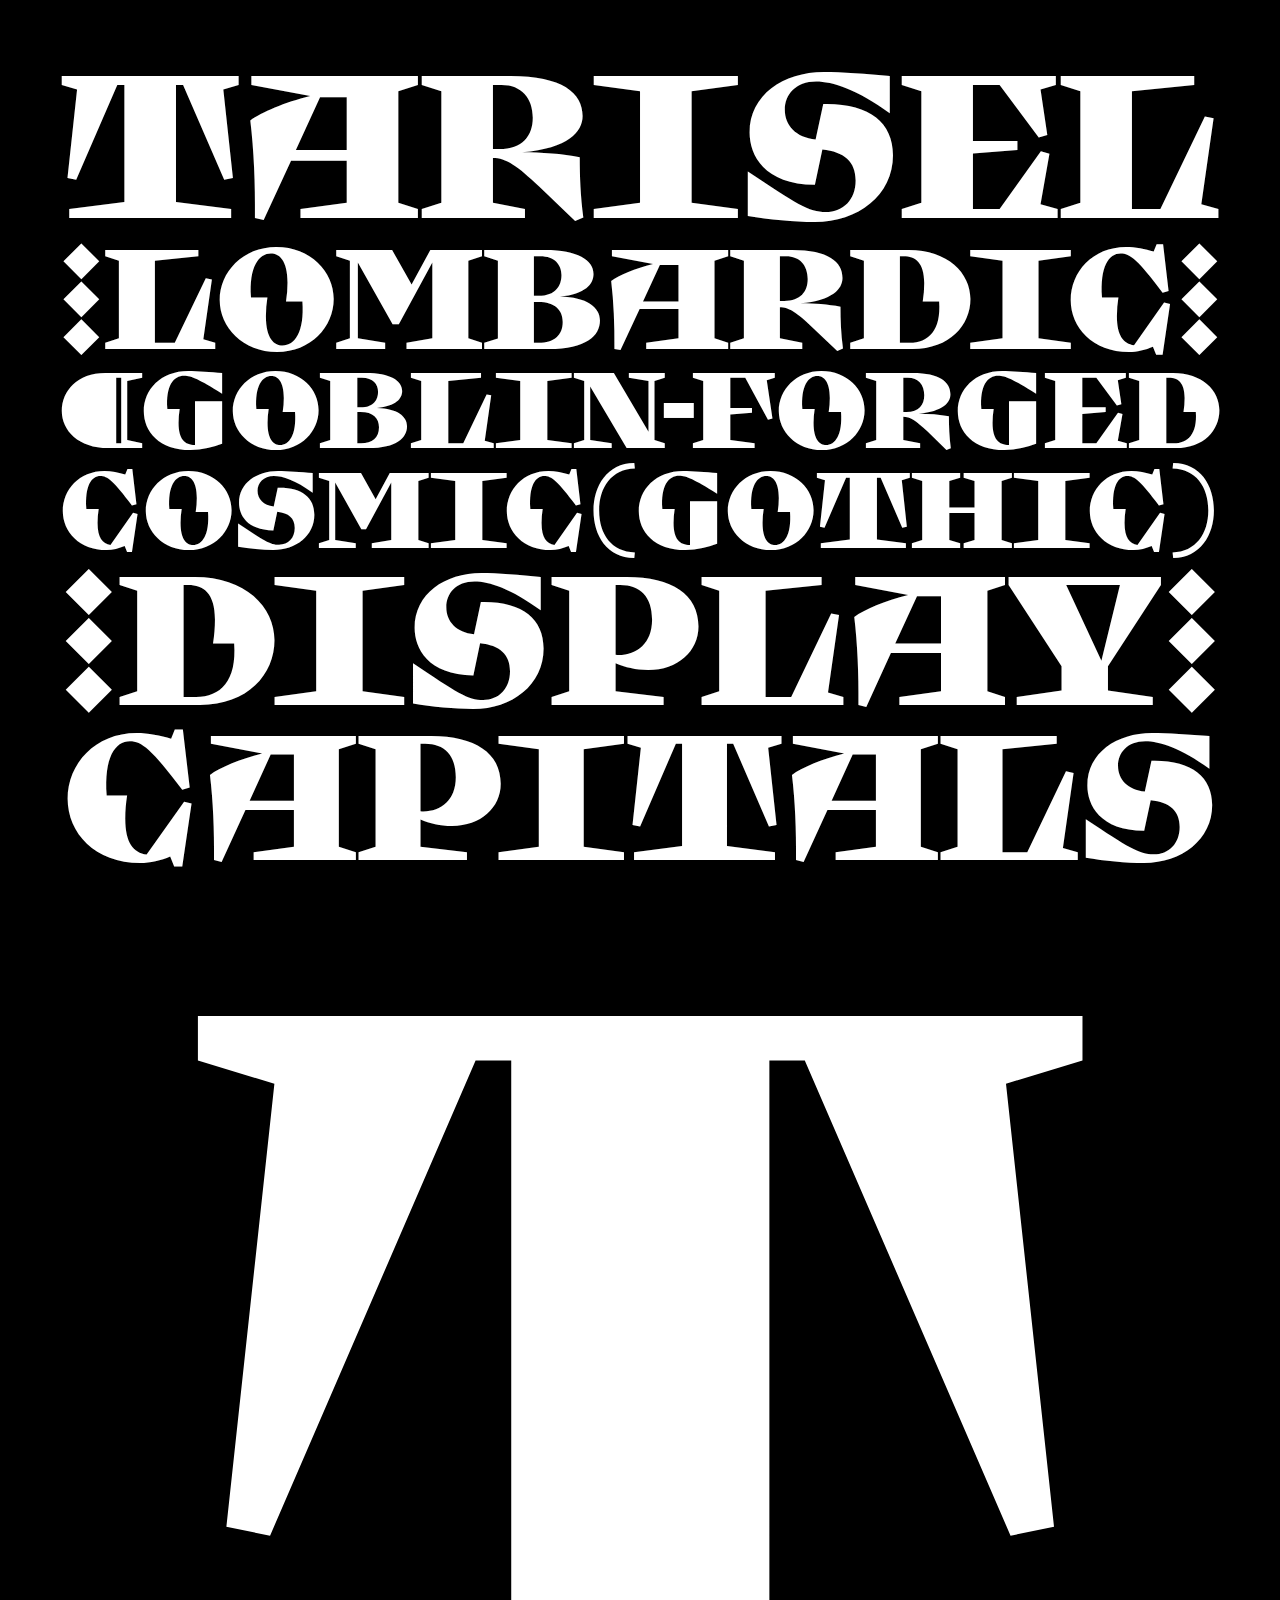
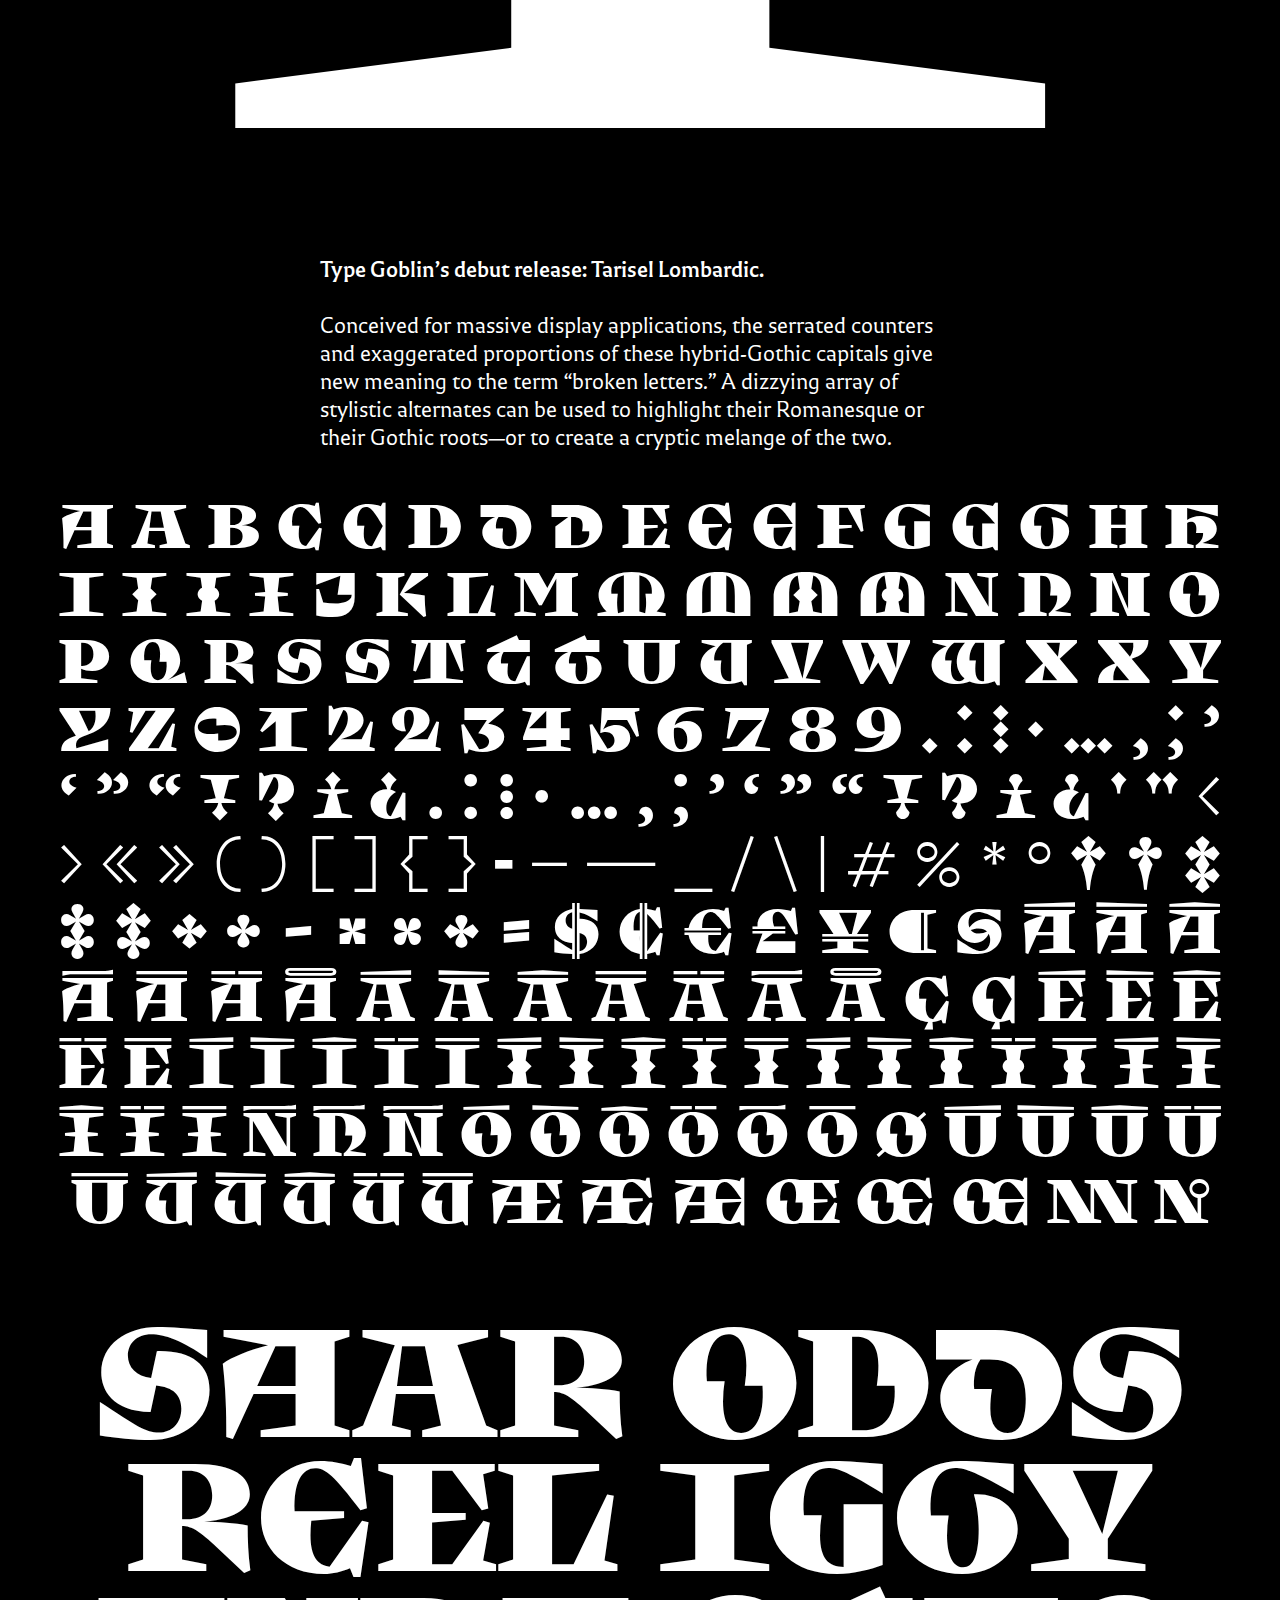
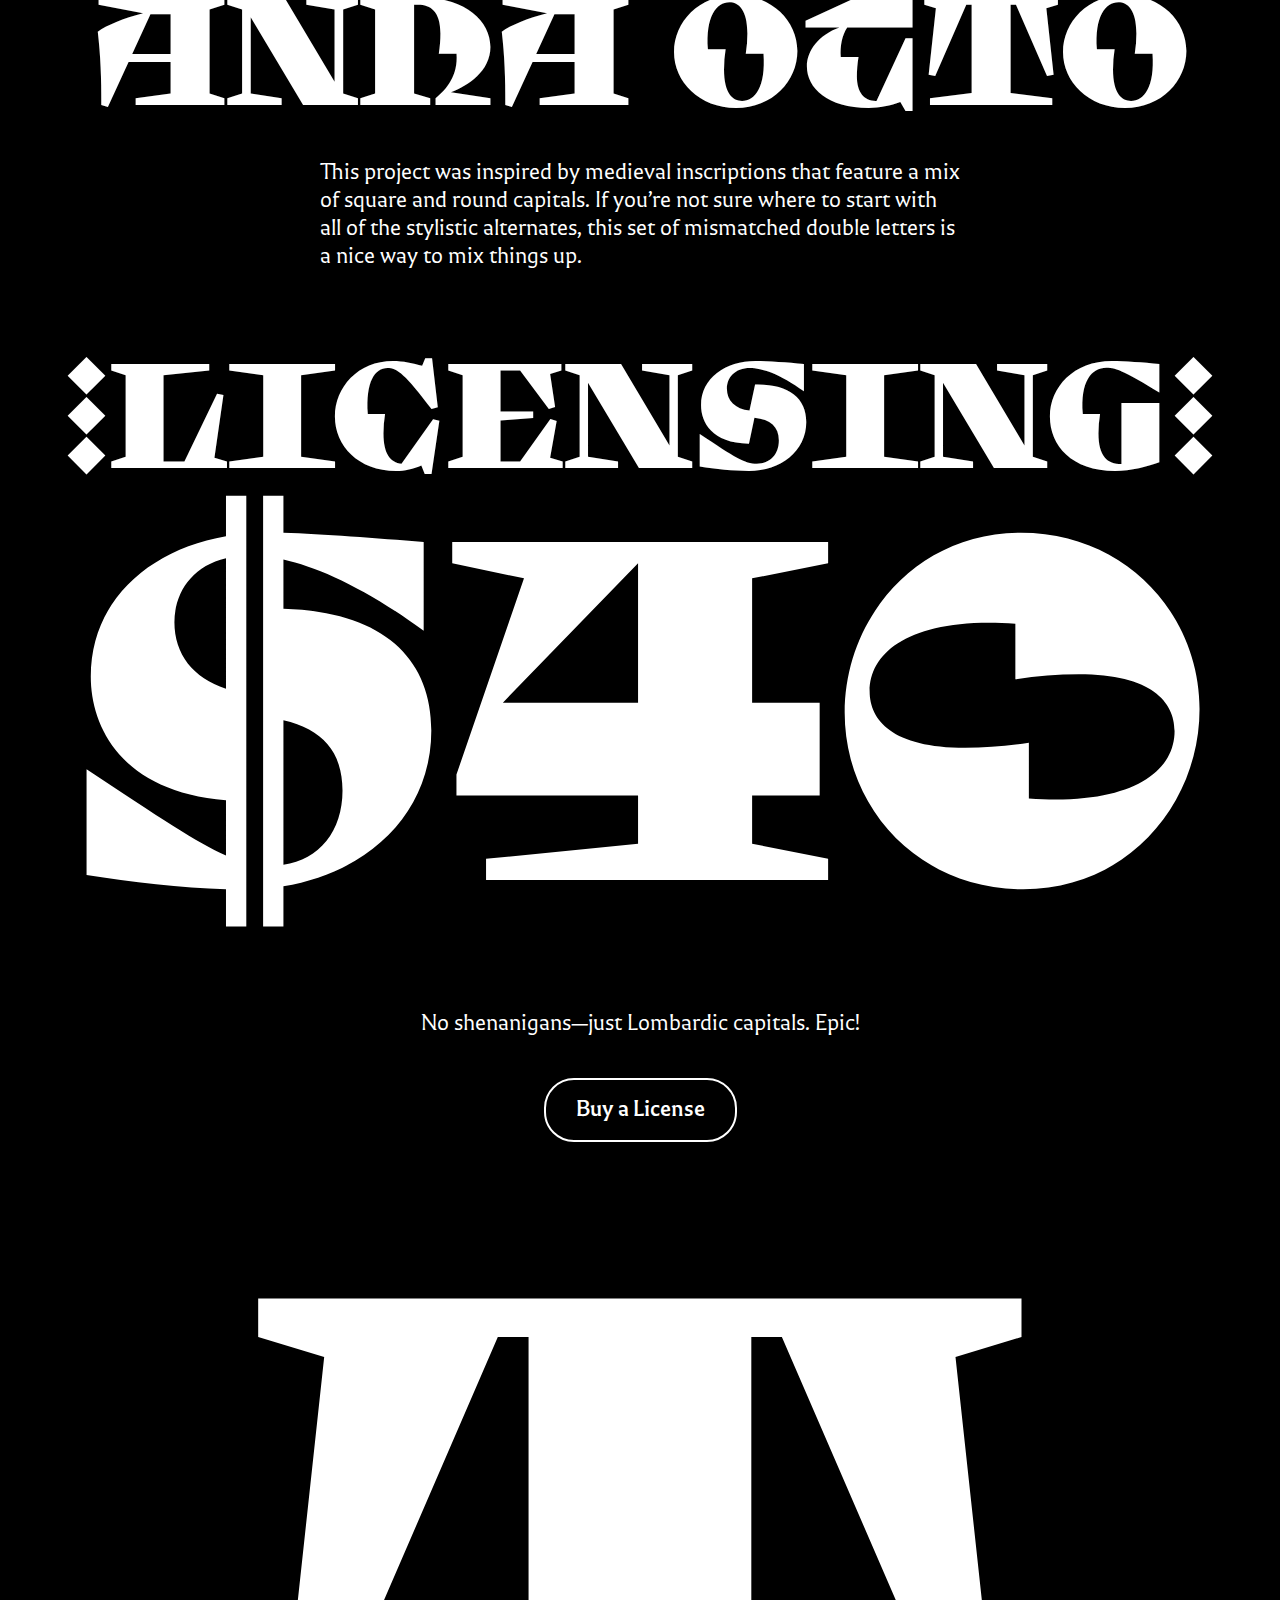
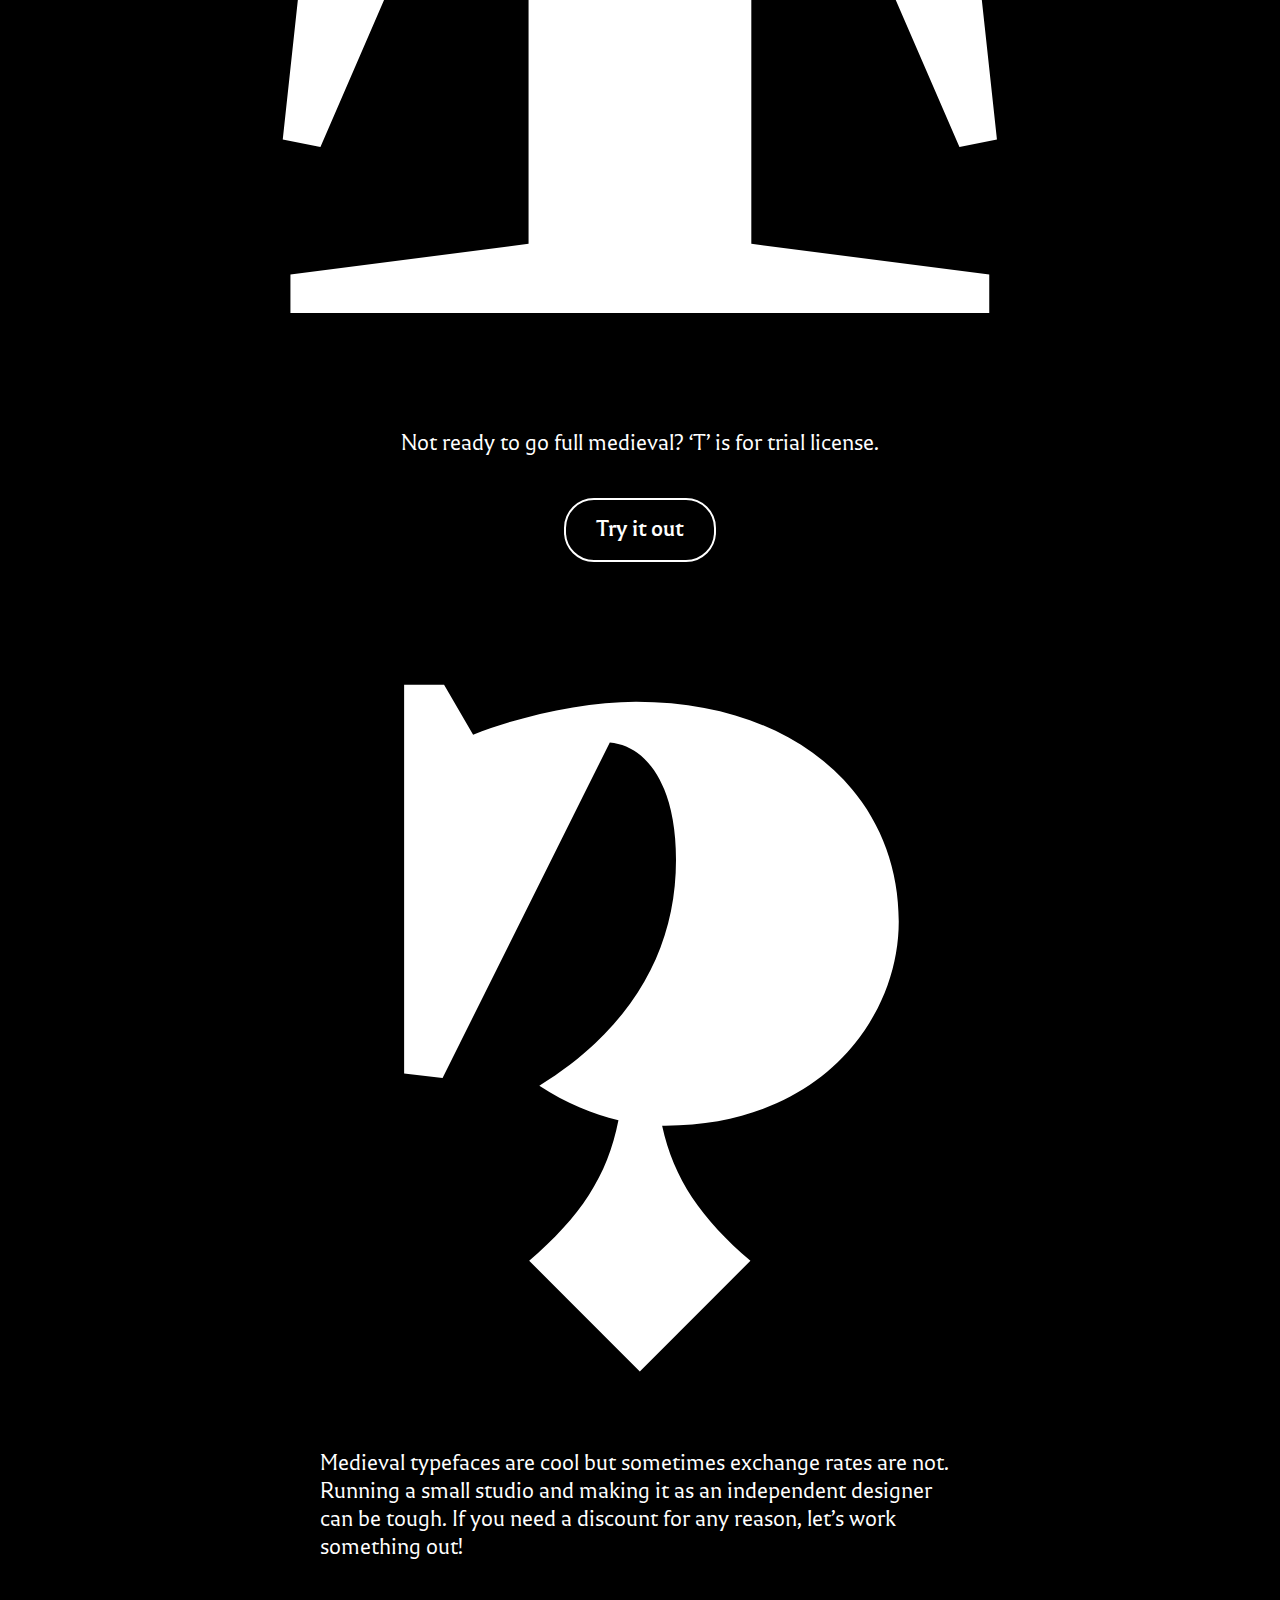
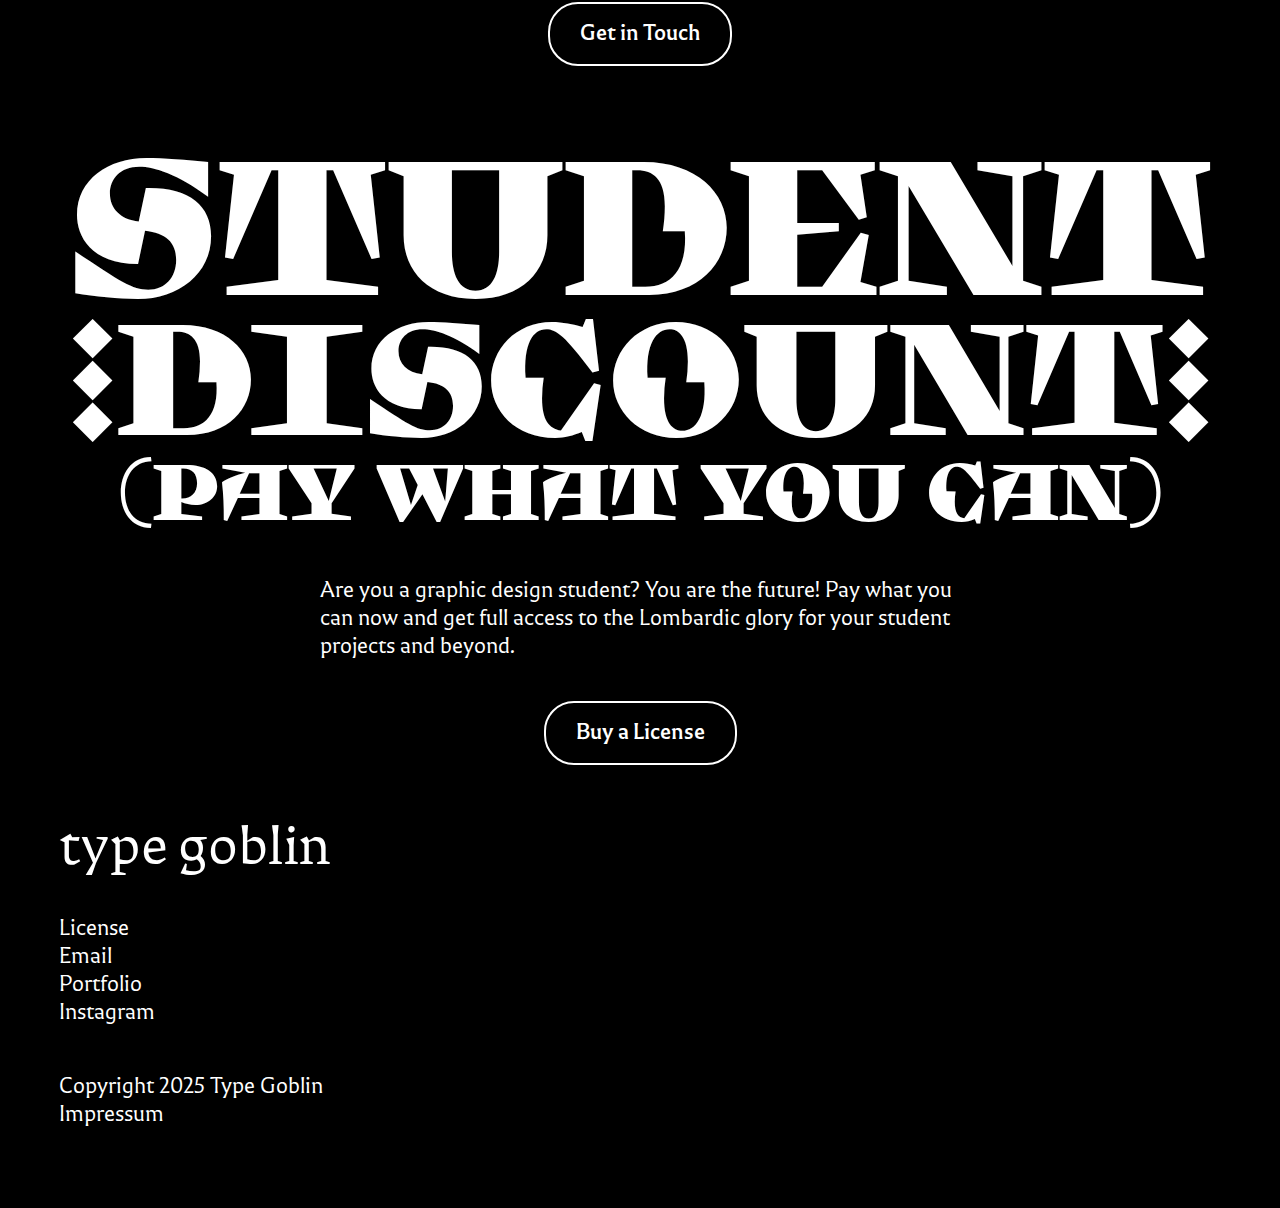
==== index.html @ 57f38d61 "unsw. orig." ====
<!doctype html>
<html lang="en">
<head>

<meta charset="UTF-8">
<meta http-equiv="x-ua-compatible" content="ie=edge">
<meta name="viewport" content="width=device-width, initial-scale=1">
<meta name="description" content="Martin Brendecke Type Design">
<title>Type Goblin</title>

    <!--css-->
<link href="style.css" rel="stylesheet" type="text/css">
    <!--favicon-->
<link href="img/favicon-light.jpg" rel="icon" media="(prefers-color-scheme: light)">
<link href="img/favicon-dark.jpg" rel="icon" media="(prefers-color-scheme: dark)">
<link href="img/favicon-light.svg" rel="icon" media="(prefers-color-scheme: light)"  type="image/svg+xml">
<link href="img/favicon-dark.svg" rel="icon" media="(prefers-color-scheme: dark)"  type="image/svg+xml">
    <!--manif-->
<link rel="manifest" href="manifest.json">
    <!--animation-->
<link href="animate.css" rel="stylesheet" type="text/css">
</head>


<body>
    
    <main class="grid">
        <div class="title">
            <h2 class="titleTarisel">TARISEL</h2>
            <h2 class="titleLomb">•LOMBARDIC•</h2>
            <h2 class="titleGobl nowrap">&#182;GOBLIN-FORGED</h2>
            <h2 class="titleCosm">COSMIC(GOTHIC)</h2>
            <h2 class="titleDisp">•DISPLAY•</h2>
            <h2 class="titleCaps">CAPITALS</h2>  
        </div>
        
        <div class="flex T-bone margin-bottom">
            <h2 class="bigT">T</h2>
        </div>
        
        <div class="flex margin-bottom">
            <p>
                <b><span class="T_y">T</span>ype Goblin’s debut release: <span class="T_a">T</span>arisel Lombardic.</b>
                <br>
                <br>
                Conceived for massive display applications, the serrated counters and exaggerated proportions of these hybrid-Gothic capitals give new meaning to the term “broken letters.” A dizzying array of stylistic alternates can be used to highlight their Romanesque or their Gothic roots—or to create a cryptic melange of the two.
            </p>
            <h3 class="margin-top margin-bottom">A <span class="ss05">A</span> B C <span class="ss03">C</span> D <span class="ss01">D</span> <span class="ss06">D</span> E <span class="ss07">E</span> <span class="ss03">E</span> F G <span class="ss03">G</span> <span class="ss04">G</span> H <span class="ss01">H</span> I <span class="ss11">I</span> <span class="ss12">I</span> <span class="ss13">I</span> J K L M <span class="ss01">M</span> <span class="ss08">M</span> <span class="ss11">M</span> <span class="ss12">M</span> N <span class="ss01">N</span> <span class="ss09">N</span> O P Q R S <span class="ss10">S</span> T <span class="ss01">T</span> <span class="ss04">T</span> U <span class="ss01">U</span> V W <span class="ss01">W</span> X <span class="ss04">X</span> Y <span class="ss04">Y</span> Z 0 1 2 <span class="ss04">2</span> 3 4 5 6 7 8 9 . : • · … , ; ’ ‘ ” “ ! ? ¡ ¿ <span class="ss12">. : • · … , ; ’ ‘ ” “ ! ? ¡ ¿ </span>' " ‹ › « » ( ) [ ] { } - – — _ / \ | # % * ° † <span class="ss12">†</span> ‡ <span class="ss12">‡</span> <span class="ss14">‡</span> + <span class="ss12">+</span> − × <span class="ss12">×</span> ÷ = $ ¢ € £ ¥ ¶ § Á À Â Ã Ā Ä Å <span class="ss05">Á À Â Ã Ā Ä Å</span> Ç <span class="ss03">Ç</span> É È Ê Ë Ē Í Ì Î Ï Ī <span class="ss11">Í Ì Î Ï Ī</span> <span class="ss12">Í Ì Î Ï Ī</span> <span class="ss13">Í Ì Î Ï Ī</span> Ñ <span class="ss01">Ñ</span> <span class="ss09">Ñ</span> Ó Ò Ô Ö Õ Ō Ø Ú Ù Û Ü Ū <span class="ss01">Ú Ù Û Ü Ū</span> Æ <span class="ss07">Æ</span> <span class="ss03">Æ</span> Œ <span class="ss07">Œ</span> <span class="ss03">Œ</span> <span class="dlig">NN</span> №
            </h3>
        </div>
        
        <div class="doubles margin-bottom">
            <div>
                <h2 class="">
                SAAR ODDS
                </h2>
            </div>
            <div>
                <h2 class="">
                REEL IGGY
                </h2>
            </div>
            <div>
                <h2 class="margin-bottom">
                ANNA OTTO
                </h2>
            </div>
            <p>This project was inspired by medieval inscriptions that feature a mix of square and round capitals. If you’re not sure where to start with all of the stylistic alternates, this set of mismatched double letters is a nice way to mix things up.</p>
        </div>
        
        <div class="flex margin-top margin-bottom">
            <h2 class="licensing">•LICENSING•</h2>
            <h2 class="price  margin-bottom">&#36;40</h2>
        <p><br>No shenanigans—just Lombardic capitals. Epic!</p>
            <a href="#">
                <button class="button">
                Buy a License
                </button>
            </a>
        </div>
        
        <div class="flex margin-bottom">
                <h2 class="trial margin-bottom">T</h2>
            <p>Not ready to go full medieval? ‘T’ is for trial license.</p>
            <a href="#">
                <button class="button">
                    <span class="T_a">T</span>ry it out
                </button>
            </a>
        </div>

        <div class="flex margin-bottom">
                <h2 class="question margin-bottom">&#63;</h2>
            <p>Medieval typefaces are cool but sometimes exchange rates are not. Running a small studio  and making it as an independent designer can be tough. If you need a discount for any reason, let’s work something out!</p>
            <a href="href="mailto:hello@typegoblin.com>
                <button class="button">
                    Get in <span class="T_a">T</span>ouch
                </button>
            </a>    
        </div>
        
        <div class="flex">
                <h2 class="student1">STUDENT</h2>
                <h2 class="student2">•DISCOUNT•</h2>
                <h2 class="student3 margin-bottom">&#40;PAY WHAT YOU CAN&#41;</h2>
            <p>Are you a graphic design student? <span class="Y_o">Y</span>ou are the future! Pay what you can now and get full access to the Lombardic glory for your student projects and beyond.</p>
            <a href="#">
                <button class="button">
                    Buy a License
                </button>
            </a>
        </div>
    
    </main>


    <footer class="footer">
        <h1>t<span class="y_p">y</span>pe goblin</h1>
        <a href="#">License</a>
        <a href="mailto:hello@typegoblin.com">Email</a>
        <a href="https://www.martinbrendecke.com/">Portfolio</a>
        <a href="https://www.instagram.com/martinbrendecke/">Instagram</a>
        <br>
        <br>
        <p>Copyright 2025 <span class="T_y">T</span>ype Goblin</p>
        <a>Impressum</a>
    </footer>


</body>


<script>
$(document).ready(function(){
  $("a").on('click', function(event) {
    if (this.hash !== "") {
      event.preventDefault();
      var hash = this.hash;
      $('html, body').animate({
        scrollTop: $(hash).offset().top
      }, 800, function(){
        window.location.hash = hash;
      });
    }
  });
});
</script>

    
</html>
---- style.css ----
/*      General      */

*::before, *::after {
  -webkit-box-sizing: border-box;
  box-sizing: border-box; }

html {
    font-size: 20px;
}

body {
    padding: 4vw;
    background: #000;
    color: #fff;
}

.white {
    fill: #fff;
}

/*      typefaces      */

@font-face {
    font-family: 'tariselTextReg';
    src: url('/fonts/Tarisel_Text-240830_86.otf') format('opentype');
    font-weight: 100;
    font-style: normal;
    font-feature-settings: 'calt';
}

@font-face {
    font-family: 'tariselTextBold';
    src: url('/fonts/Tarisel_Text-240830_120.otf') format('opentype');
    font-weight: 100;
    font-style: normal;
    font-feature-settings: 'calt';
}

@font-face {
    font-family: 'tariselHybridReg';
    src: url('/fonts/TariselHybrid-24121786.otf') format('opentype');
    font-weight: 100;
    font-style: normal;
    font-feature-settings: 'calt';
}

@font-face {
    font-family: 'tariselLombardicBlack';
    src: url('/fonts/TariselLombardic-Black.otf') format('opentype');
    font-weight: 100;
    font-style: normal;
}


/*      typography      */

a {
	font-family: tariselTextReg, sans-serif;
    text-decoration: none;
    color: #fff;
    font-size: 20px;    
    line-height: 28px;
    margin: 0 0 0 0;
    width: max-content;
}

.gray {
    color: #888;
}

a:hover {
/*    color: #ffd400;*/
    color: #888;
}

a:active {
    color: #000;
}

h1 {
	font-family: tariselHybridReg, serif;
    font-size: 50px;
    line-height: 50px;
    font-weight: 100;
    letter-spacing: -.04vw;
    margin: 0 0 40px 0;
    text-justify: center;
}

h2 {
    font-family: tariselLombardicBlack, serif;
    line-height: 1;
    font-weight: 100;
    margin: 0 0 0 0;
}

h3 {
	font-family: tariselLombardicBlack, serif;
    font-size: 54px;
    line-height: 1.25;
    font-weight: 100;
    margin: 0;
    text-align: justify;
    text-justify: auto;
    text-align-last: center;
}

p {
	font-family: tariselTextReg, sans-serif;
    font-size: 20px;    
    line-height: 1.4;
    font-weight: 100;
    margin: 0;
    max-width: 640px;
    text-align: left;
}

b {
	font-family: tariselTextBold, sans-serif;
    font-weight: 100;
}

.nowrap {
    white-space: nowrap;
}


/*      buttons      */

.button{
    border: 2px solid;
    border-color: #fff;
    line-height: 3;
    padding: 0 30px;
	font-family: tariselTextBold, sans-serif;
    font-size: 20px;
    text-align: center;
    color: #fff;
    border-radius: 30px;
    background-color: #000;
    margin: 40px 0 40px;
}

.button:hover{
    color: #888;
    border-color: #888;
    cursor: pointer;
}

.button:active {
    color: #000;
    background-color: #fff;
    border-color: #fff;
}

/*      stylistic sets      */

.ss01 {
  font-feature-settings: 'ss01';
}

.ss02 {
  font-feature-settings: 'ss02';
}

.ss03 {
  font-feature-settings: 'ss03';
}

.ss04 {
  font-feature-settings: 'ss04';
}

.ss05 {
  font-feature-settings: 'ss05';
}

.ss06 {
  font-feature-settings: 'ss06';
}

.ss07 {
  font-feature-settings: 'ss07';
}

.ss08 {
  font-feature-settings: 'ss08';
}

.ss08 {
  font-feature-settings: 'ss08';
}

.ss09 {
  font-feature-settings: 'ss09';
}

.ss10 {
  font-feature-settings: 'ss10';
}

.ss11 {
  font-feature-settings: 'ss11';
}

.ss12 {
  font-feature-settings: 'ss12';
}

.ss13 {
  font-feature-settings: 'ss13';
}

.ss14 {
  font-feature-settings: 'ss14';
}

.dlig {
  font-feature-settings: 'dlig';    
}

/*      header      */

/*
.header {
    display: flex;
    justify-content: center;
}  

.navbar {
    position: relative;
    top: 0;
    width: 100%;
    display: flex;
    justify-content: space-between;
}
*/



/*      flex      */

.grid {
    width: 100%;
    display: flex;
    flex-direction: column;
    align-items: center;
}

.flex {
    width: 100%;
    display: flex;
    flex-direction: column;
    align-items: center;
    justify-content: center;
    text-align: center;
}

/*      title       */

.title {
    width: 100%;
    display: flex;
    flex-direction: column;
    align-items: center;
    margin: 0 0 4vw;
}

.titleTarisel {
    font-size: 13.9vw;
    animation: title1 4s linear infinite;
}

@keyframes title1 {
    from {font-feature-settings: normal;}
    to {font-feature-settings: 'ss01', 'ss05', 'ss07', 'ss10', 'ss11';}
}

.titleLomb {
    font-size: 9.7vw;
    animation: title2 3s linear infinite;
}

@keyframes title2 {
    from {font-feature-settings: normal;}
    to {font-feature-settings:  'ss03', 'ss05', 'ss12';}
}

.titleGobl {
    font-size: 7.3vw;
    line-height: 7.8vw;
    animation: title3 2.5s linear infinite;
}

@keyframes title3 {
    from {font-feature-settings: normal;}
    to {font-feature-settings: 'ss01', 'ss04', 'ss06', 'ss07', 'ss13';}
}

.titleCosm {
    font-size: 7.3vw;
    line-height: 7.8vw;
    animation: title4 2.75s linear infinite;
}

@keyframes title4 {
    from {font-feature-settings: normal;}
    to {font-feature-settings: 'ss01', 'ss03', 'ss04', 'ss10';}
}

.titleDisp {
    font-size: 12.5vw;
    animation: title5 4s linear infinite;
}

@keyframes title5 {
    from {font-feature-settings: normal;}
    to {font-feature-settings: 'ss03', 'ss04', 'ss05', 'ss06', 'ss10', 'ss12';}
}

.titleCaps {
    font-size: 12.1vw;
    animation: title6 3.5s linear infinite;
}

@keyframes title6 {
    from {font-feature-settings: normal;}
    to {font-feature-settings: 'ss01', 'ss04', 'ss05', 'ss09', 'ss10', 'ss11';}
}


/*      Mr. T      */

.T-bone {
    font-feature-settings: normal;
    animation: Tswap 3.3s linear infinite;
}

.bigT {
    font-size: 89vw;
}

@media (min-width: 1000px){
    .bigT {
        font-size: 890px;
    }
}

@keyframes Tswap {
    from {font-feature-settings: normal;}
    to {font-feature-settings: "ss01";}
}

/*      doubles      */

.doubles {
    display: flex;
    flex-direction: column;
    align-items: center;
    font-size: 14.5vw;
    text-align: center;
    font-feature-settings: 'ss02';
    animation: dblswap 2.7s linear infinite;
}

@media (min-width: 1000px){
    .doubles {
        font-size: 7vw;
    }
}

@keyframes dblswap {
    from {font-feature-settings: normal;}
    to {font-feature-settings: "ss02";}
}


/*      pricing      */

.licensing {
    font-size: 10.2vw;
    animation: licensing 3.25s linear infinite;
}

@keyframes licensing {
    from {font-feature-settings: normal;}
    to {font-feature-settings: 'ss01','ss04', 'ss07', 'ss12';}
}

.price {
    font-size: 33vw;
    line-height: 36vw;
}


/*      trial     */

.trial {
    font-size: 60vw;
    animation: trial 2s linear infinite;
}

@keyframes trial {
    from {font-feature-settings: "ss04";}
    to {font-feature-settings: "ss01";}
}


/*      question disco     */

.question {
    font-size: 60vw;
    font-feature-settings: normal;
    animation: question 2s linear infinite;
}

@keyframes question {
    from {font-feature-settings: normal;}
    to {font-feature-settings: "ss12";}
}


/*      student disco     */

.student1{
    font-size: 13vw;
    animation: student1 3.8s linear infinite;
}

@keyframes student1 {
    from {font-feature-settings: normal;}
    to {font-feature-settings: 'ss04', 'ss06', 'ss07', 'ss09', 'ss10';}
}

.student2{
    font-size: 10.7vw;
    animation: student2 3.2s linear infinite;
}

@keyframes student2 {
    from {font-feature-settings: normal;}
    to {font-feature-settings: 'ss01', 'ss03', 'ss07', 'ss10', 'ss12';}
}

.student3 {
    font-size: 5.4vw;
    line-height: 6.8vw;
    animation: student3 2.5s linear infinite;
}

@keyframes student3 {
    from {font-feature-settings: normal;}
    to {font-feature-settings: 'ss01', 'ss03', 'ss04', 'ss05';}
}

/*      footer      */

footer {
    display: flex;
    flex-direction: column;
    margin: 20px 0;
}


/*  spacing and margins  */

.margin-bottom {
    margin-bottom: 40px;
}

.margin-top {
    margin-top: 40px;
}


/*  kerning pairs  */

.T_y {
    letter-spacing: -2.0px;
}

.T_a {
    letter-spacing: -1.9px;
}

.Y_o {
    letter-spacing: -1.6px;
}

.y_p {
    letter-spacing: -px;
}
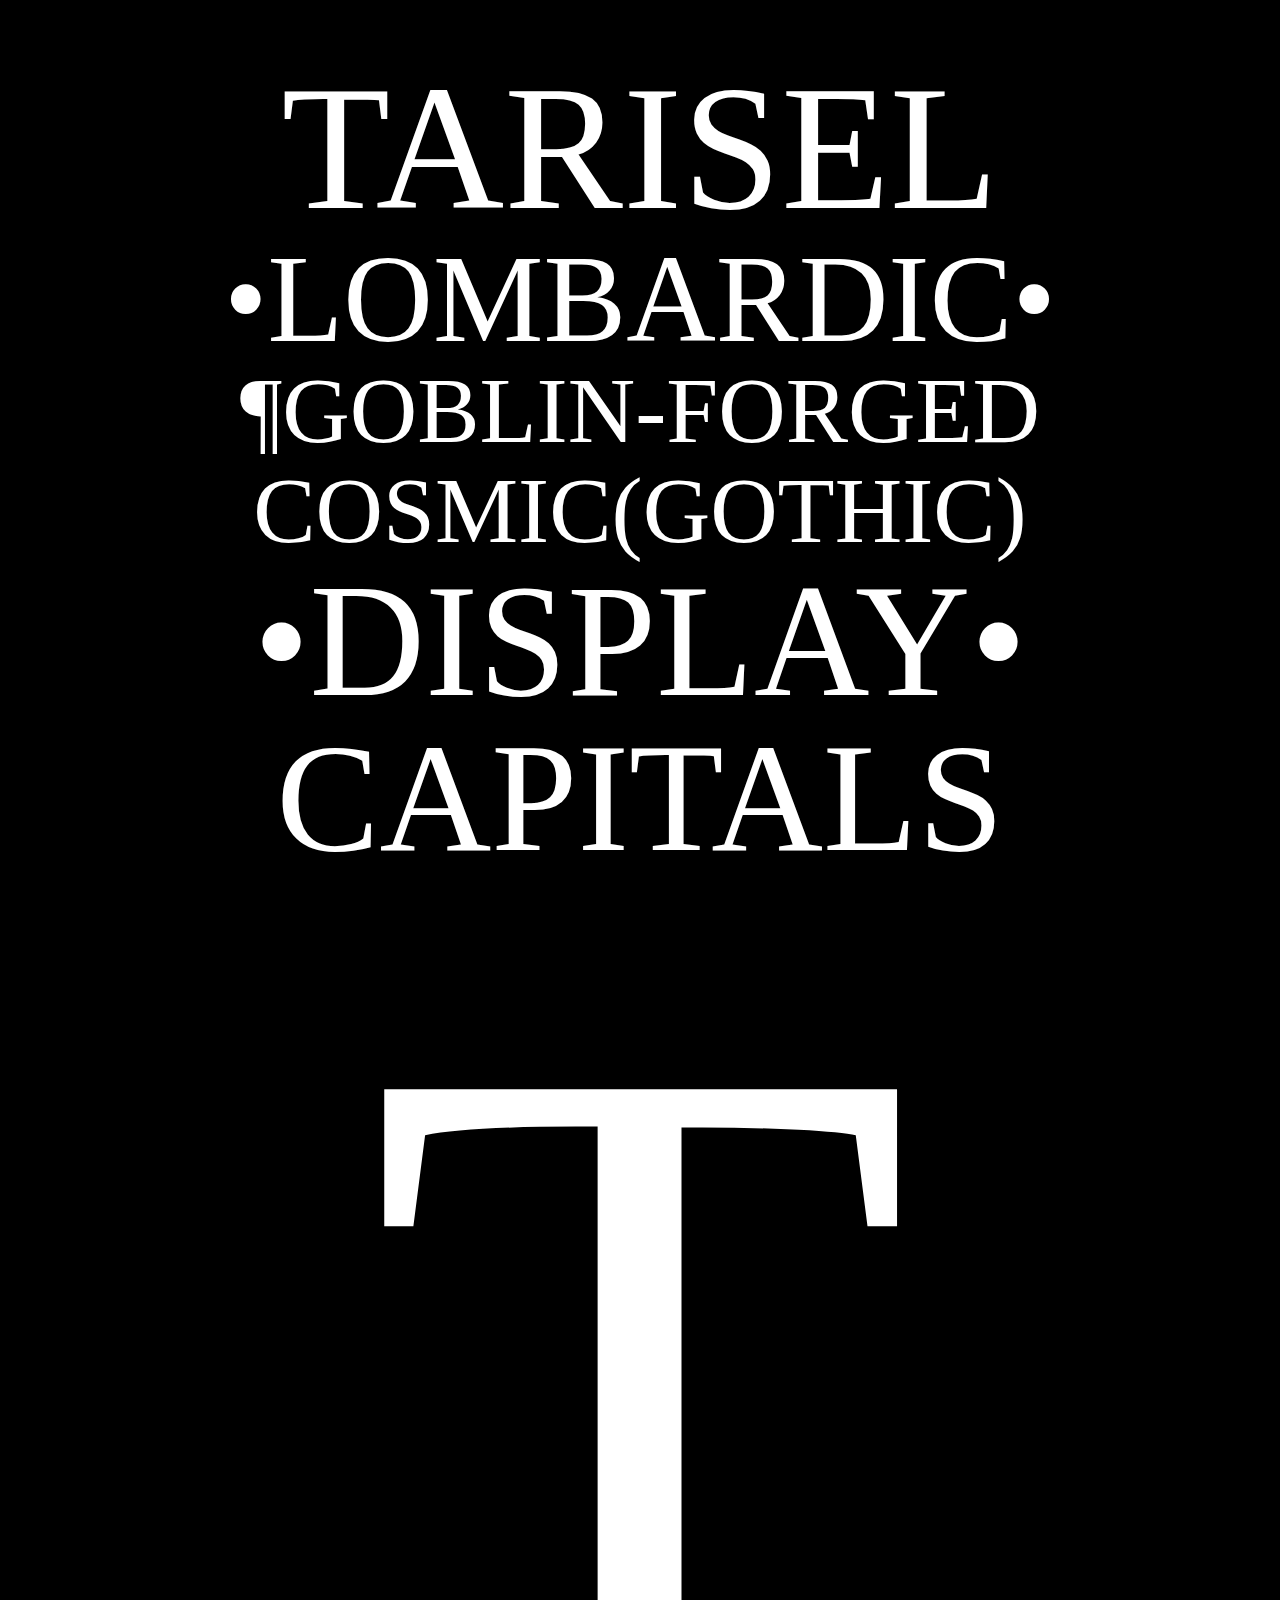
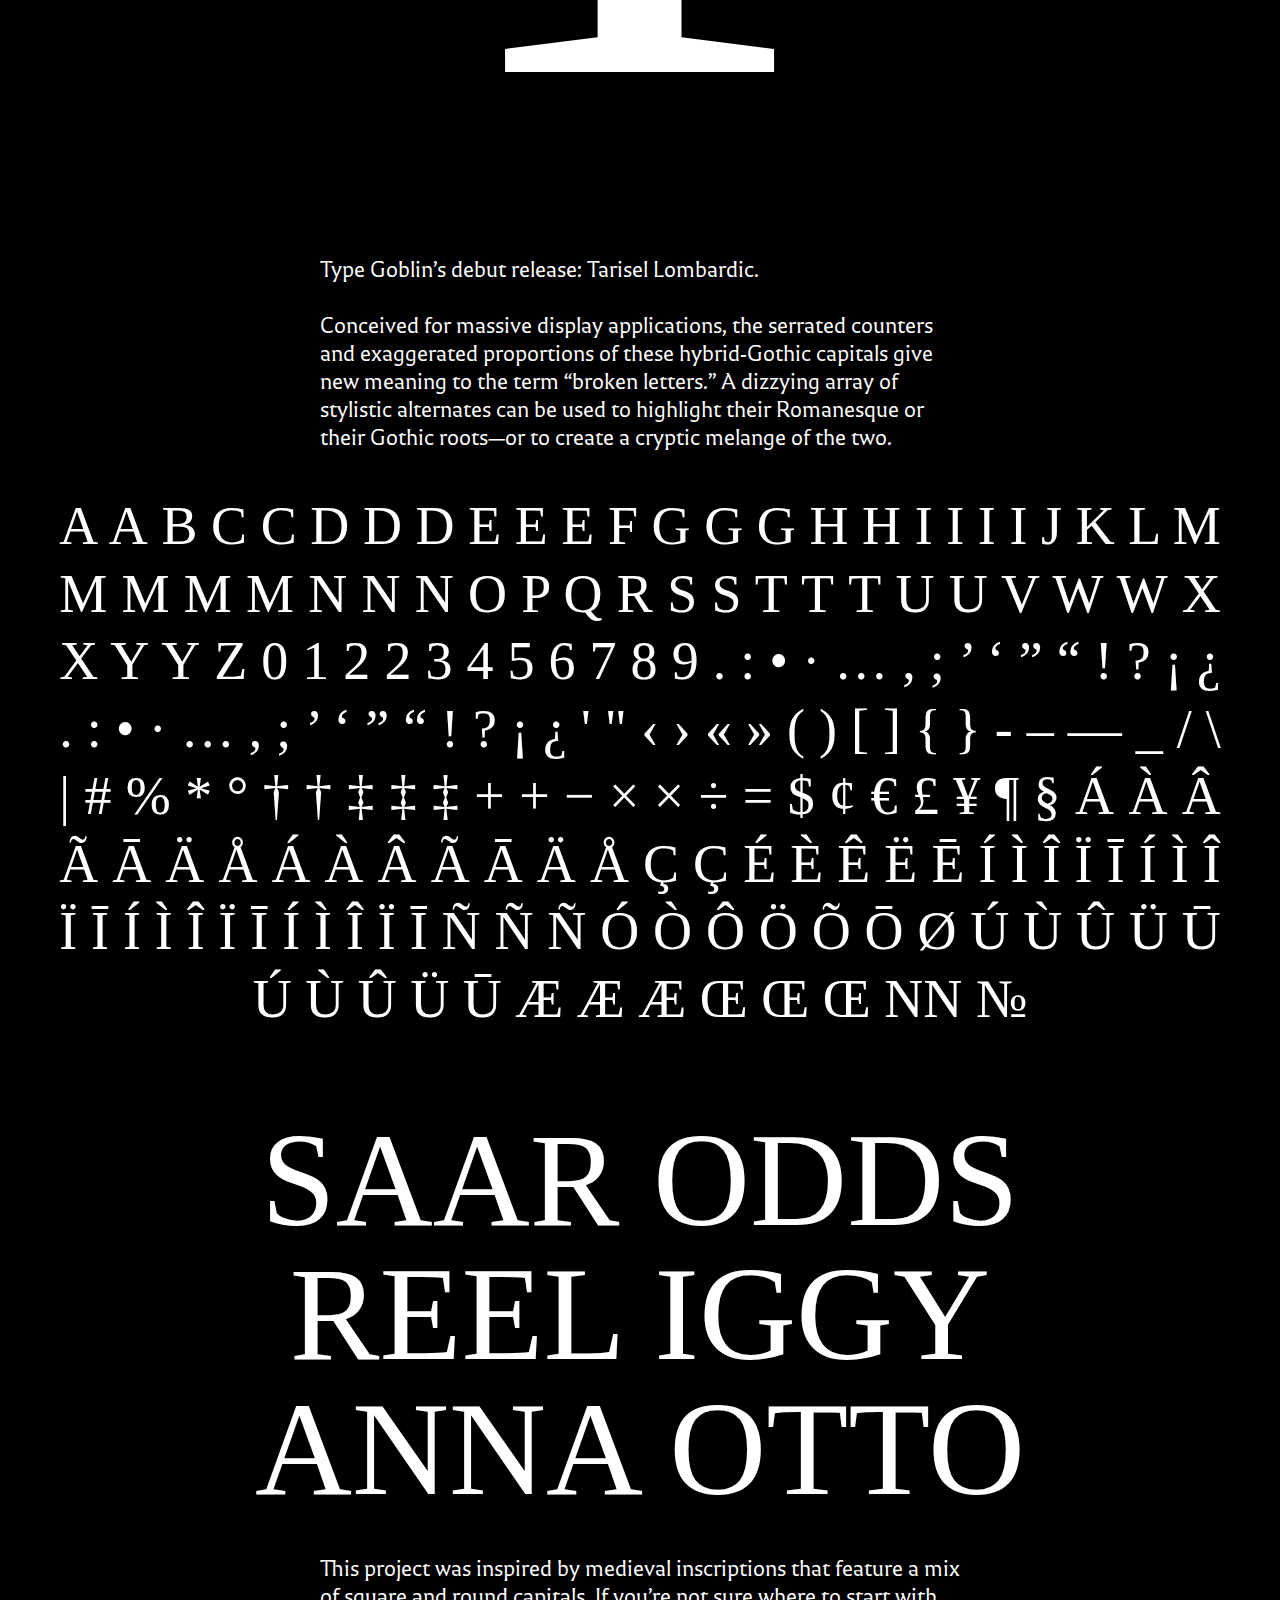
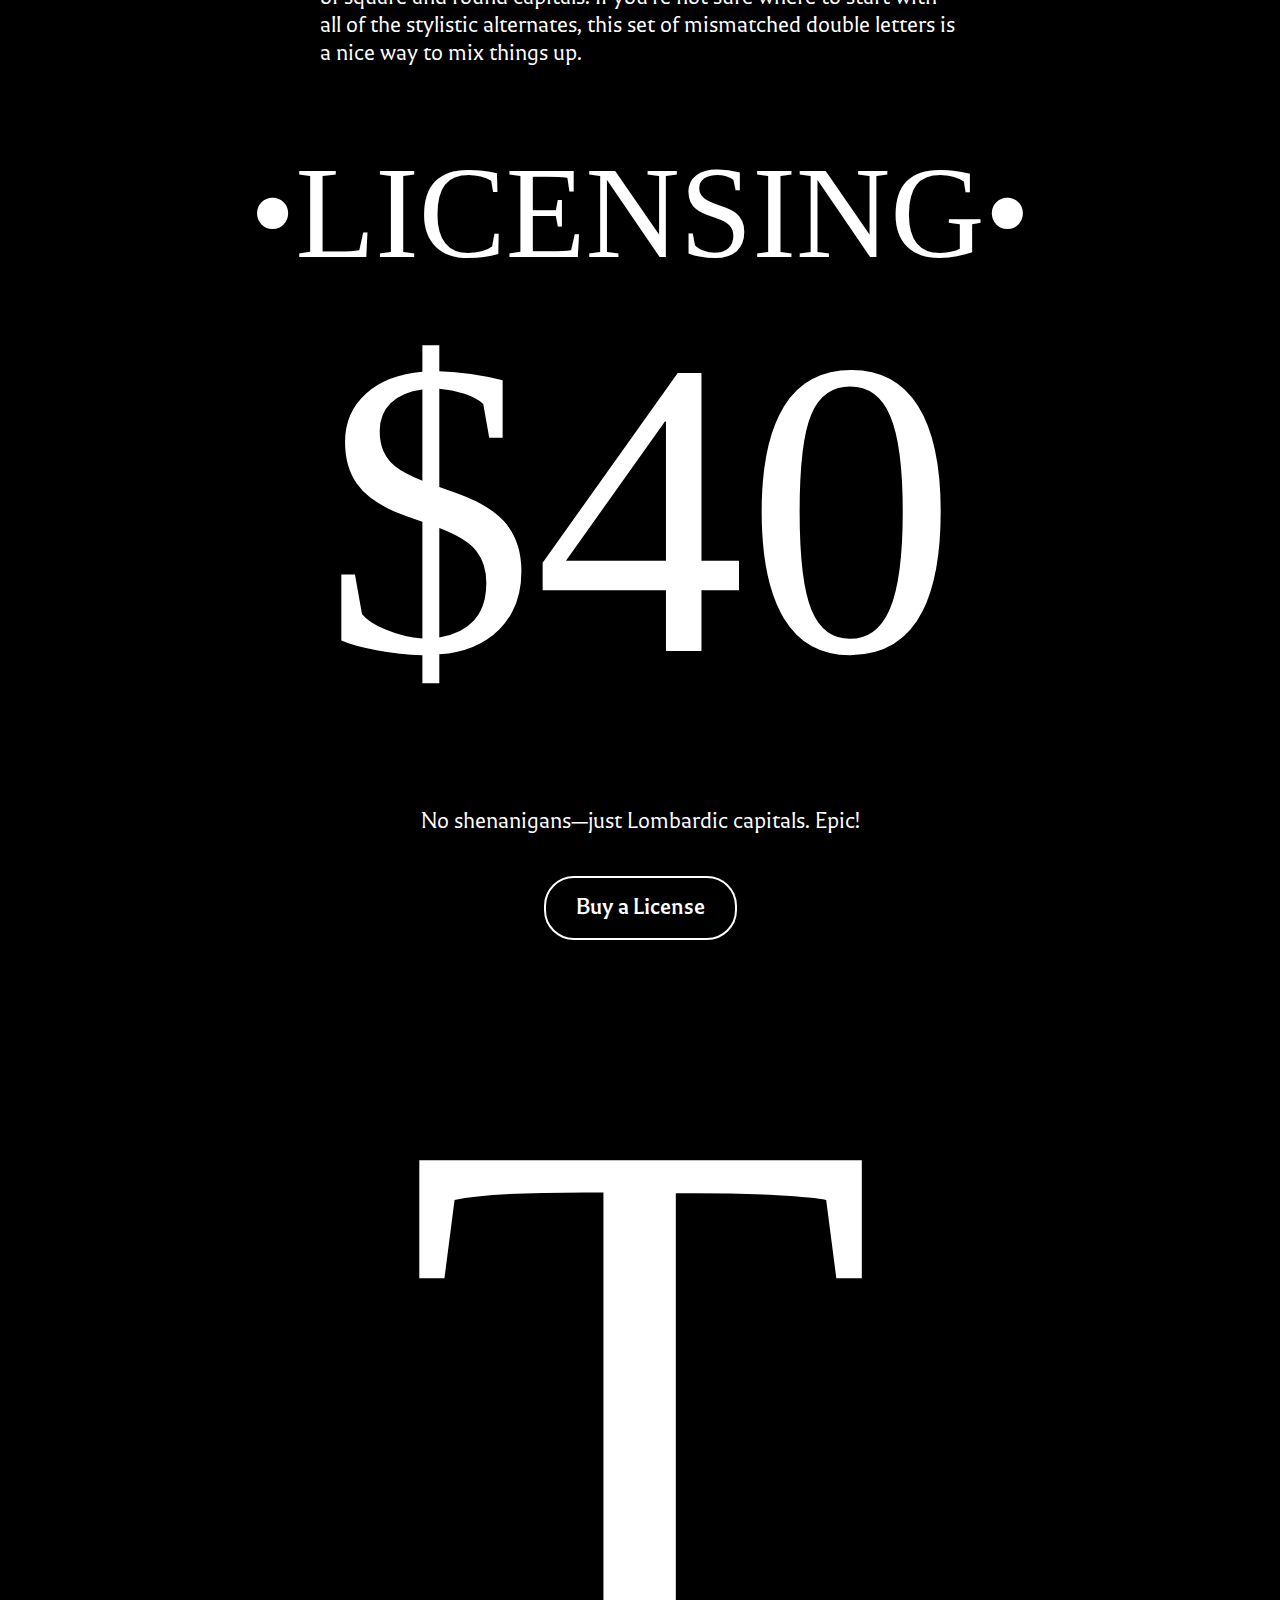
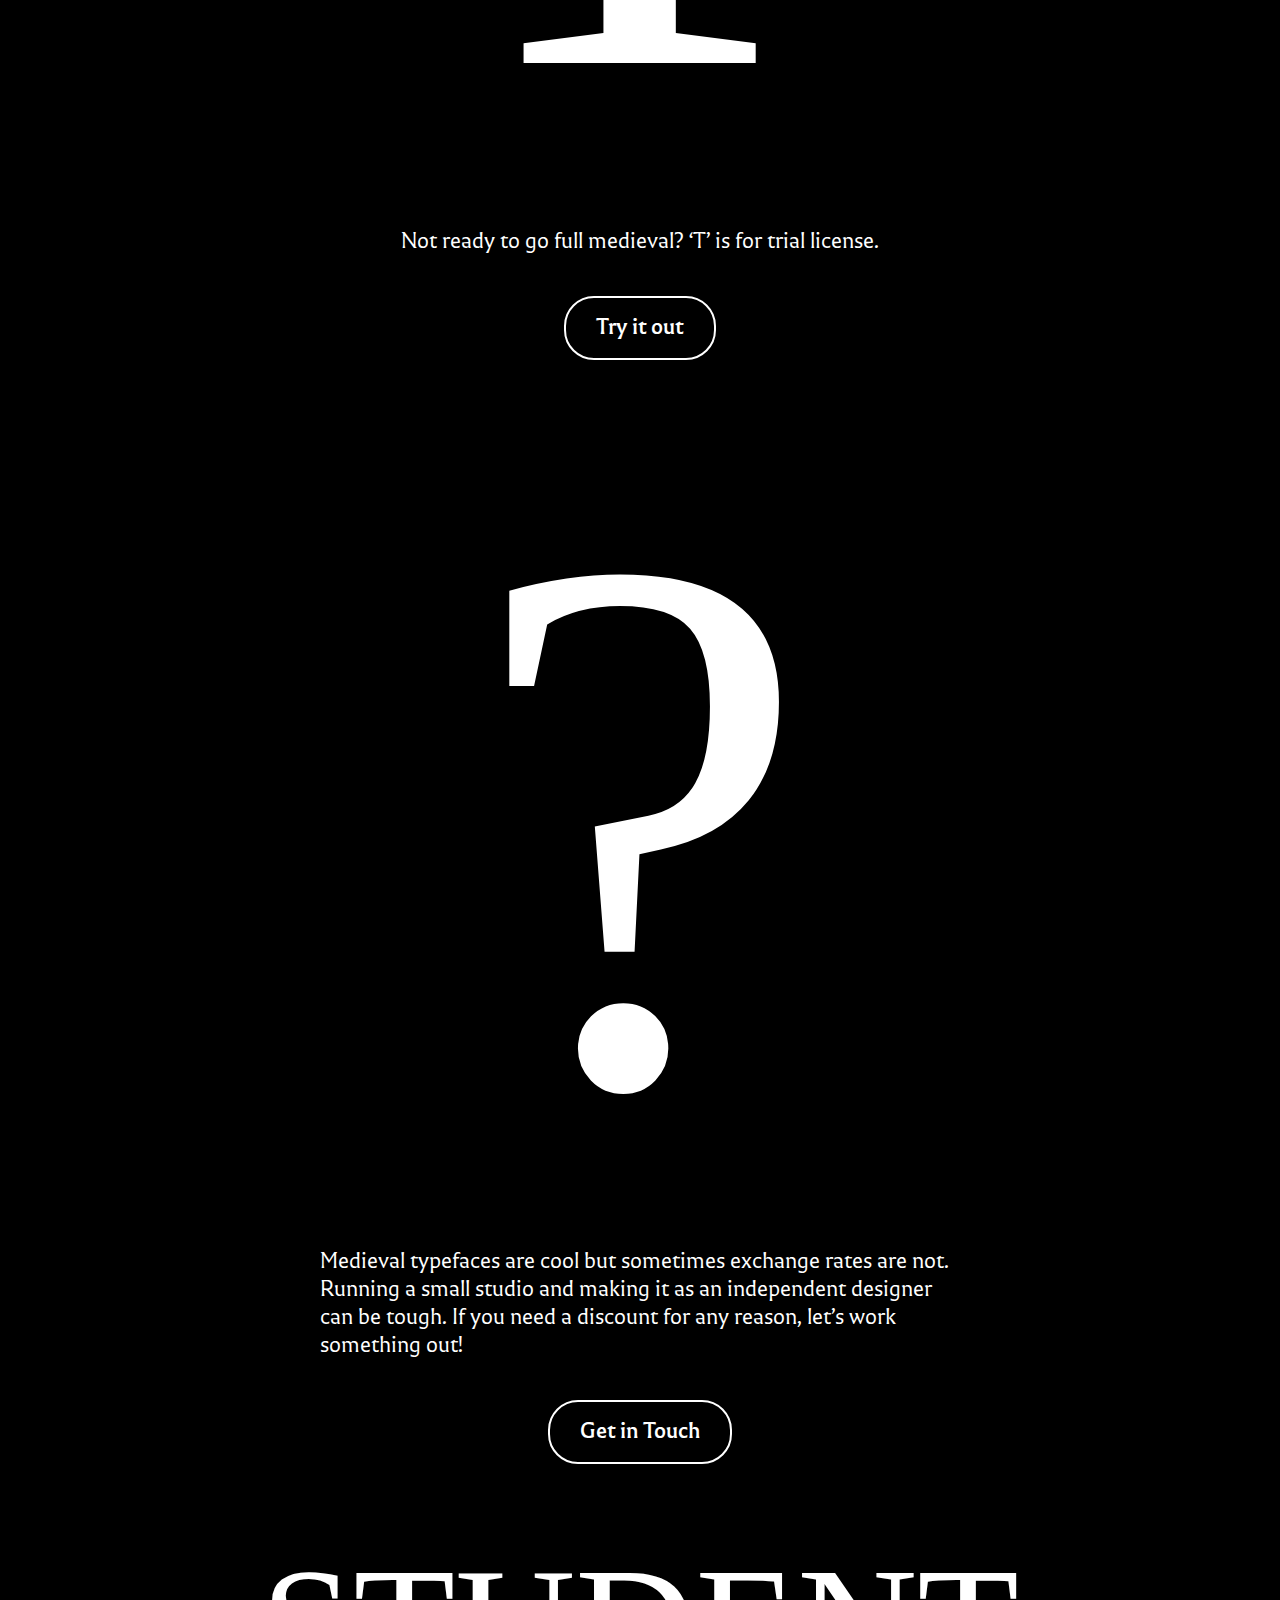
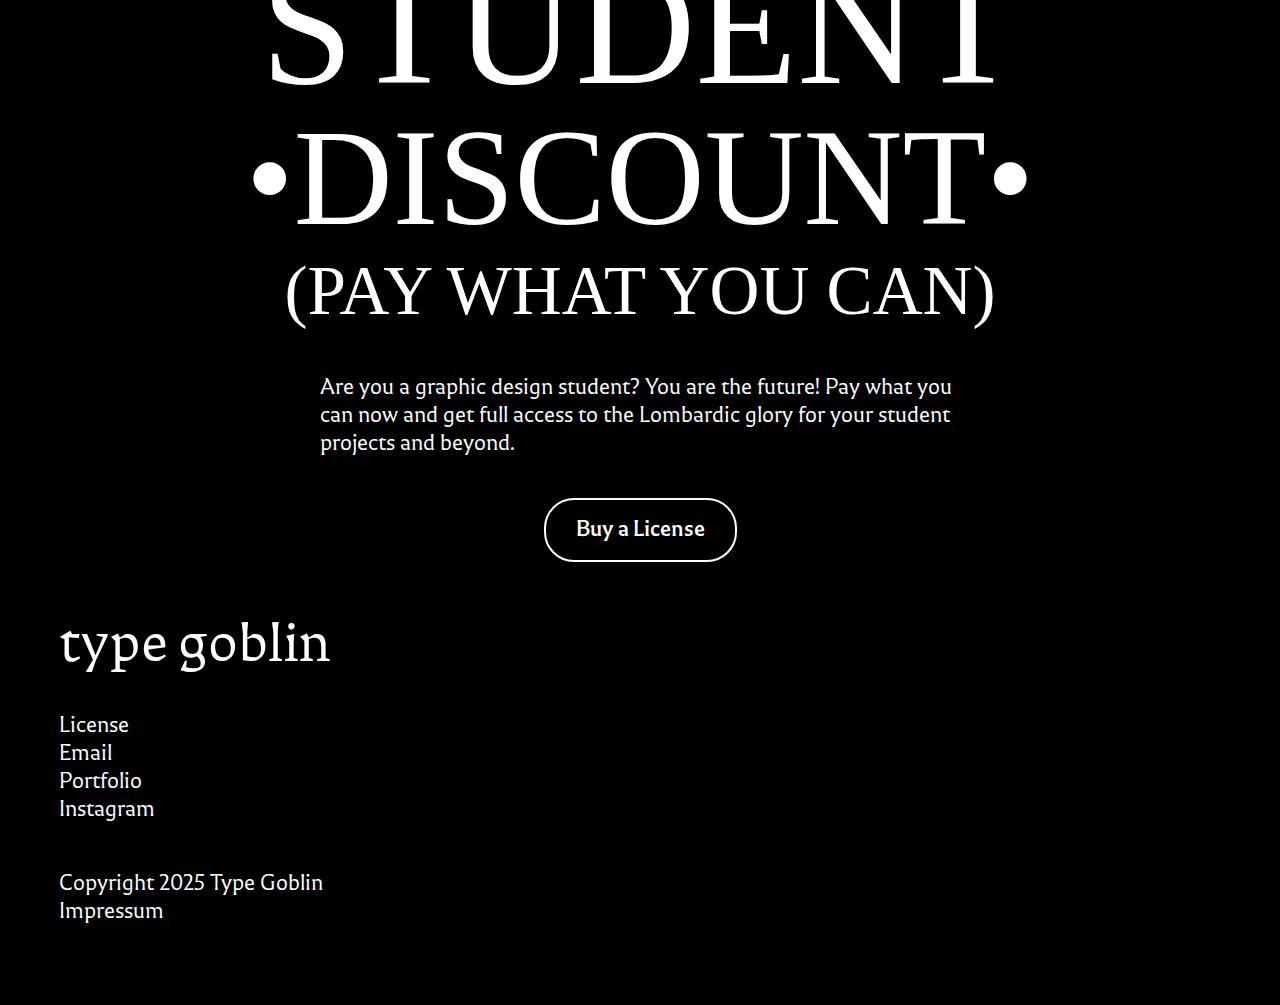
==== commit b674eb4a: "woff_lomb" ====
--- a/index.html
+++ b/index.html
@@ -40,7 +40,7 @@
         
         <div class="flex margin-bottom">
             <p>
-                <b><span class="T_y">T</span>ype Goblin’s debut release: <span class="T_a">T</span>arisel Lombardic.</b>
+                <span class="T_y">T</span>ype Goblin’s debut release: <span class="T_a">T</span>arisel Lombardic.
                 <br>
                 <br>
                 Conceived for massive display applications, the serrated counters and exaggerated proportions of these hybrid-Gothic capitals give new meaning to the term “broken letters.” A dizzying array of stylistic alternates can be used to highlight their Romanesque or their Gothic roots—or to create a cryptic melange of the two.
--- a/style.css
+++ b/style.css
@@ -14,6 +14,10 @@
     color: #fff;
 }
 
+html, body {
+    user-select: none;
+}
+
 .white {
     fill: #fff;
 }
@@ -46,7 +50,7 @@
 
 @font-face {
     font-family: 'tariselLombardicBlack';
-    src: url('/fonts/TariselLombardic-Black.otf') format('opentype');
+    src: url('/fonts/TariselLombardic-Black.otf.woff2') format('woff2');
     font-weight: 100;
     font-style: normal;
 }
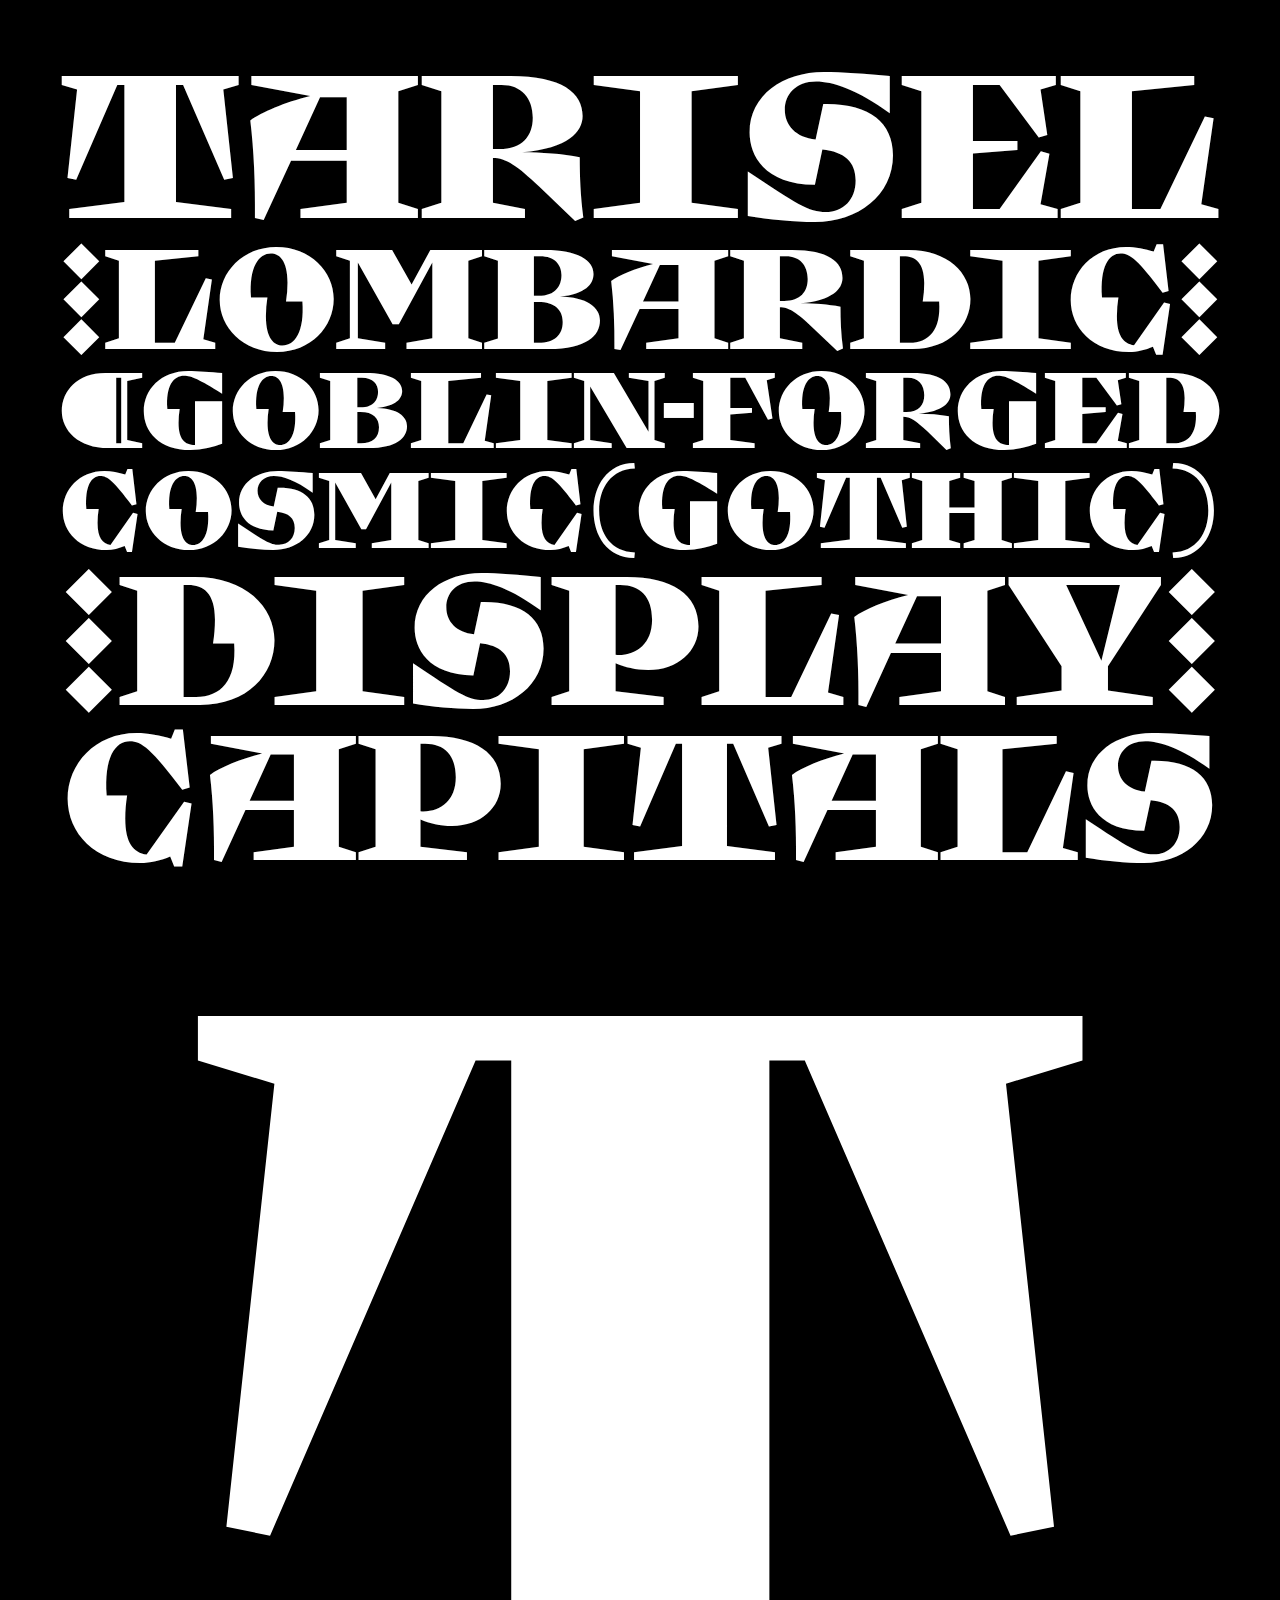
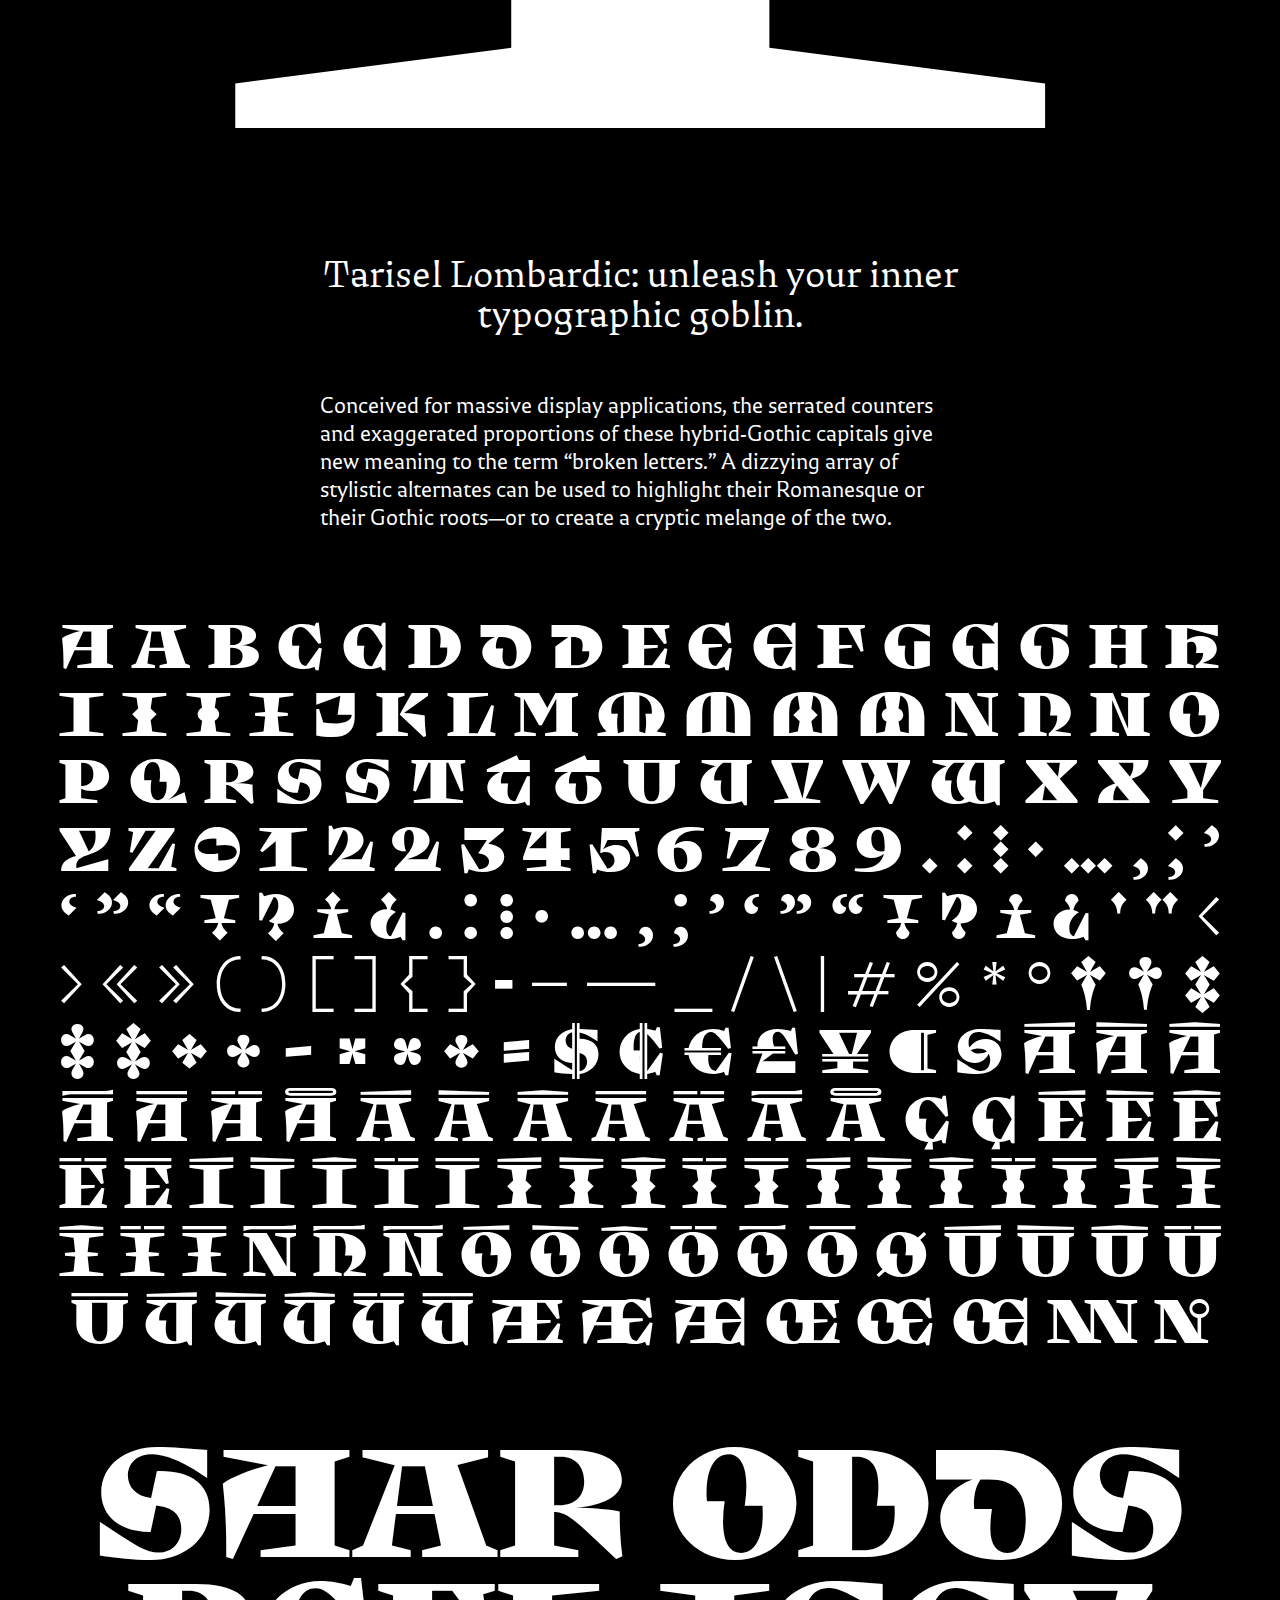
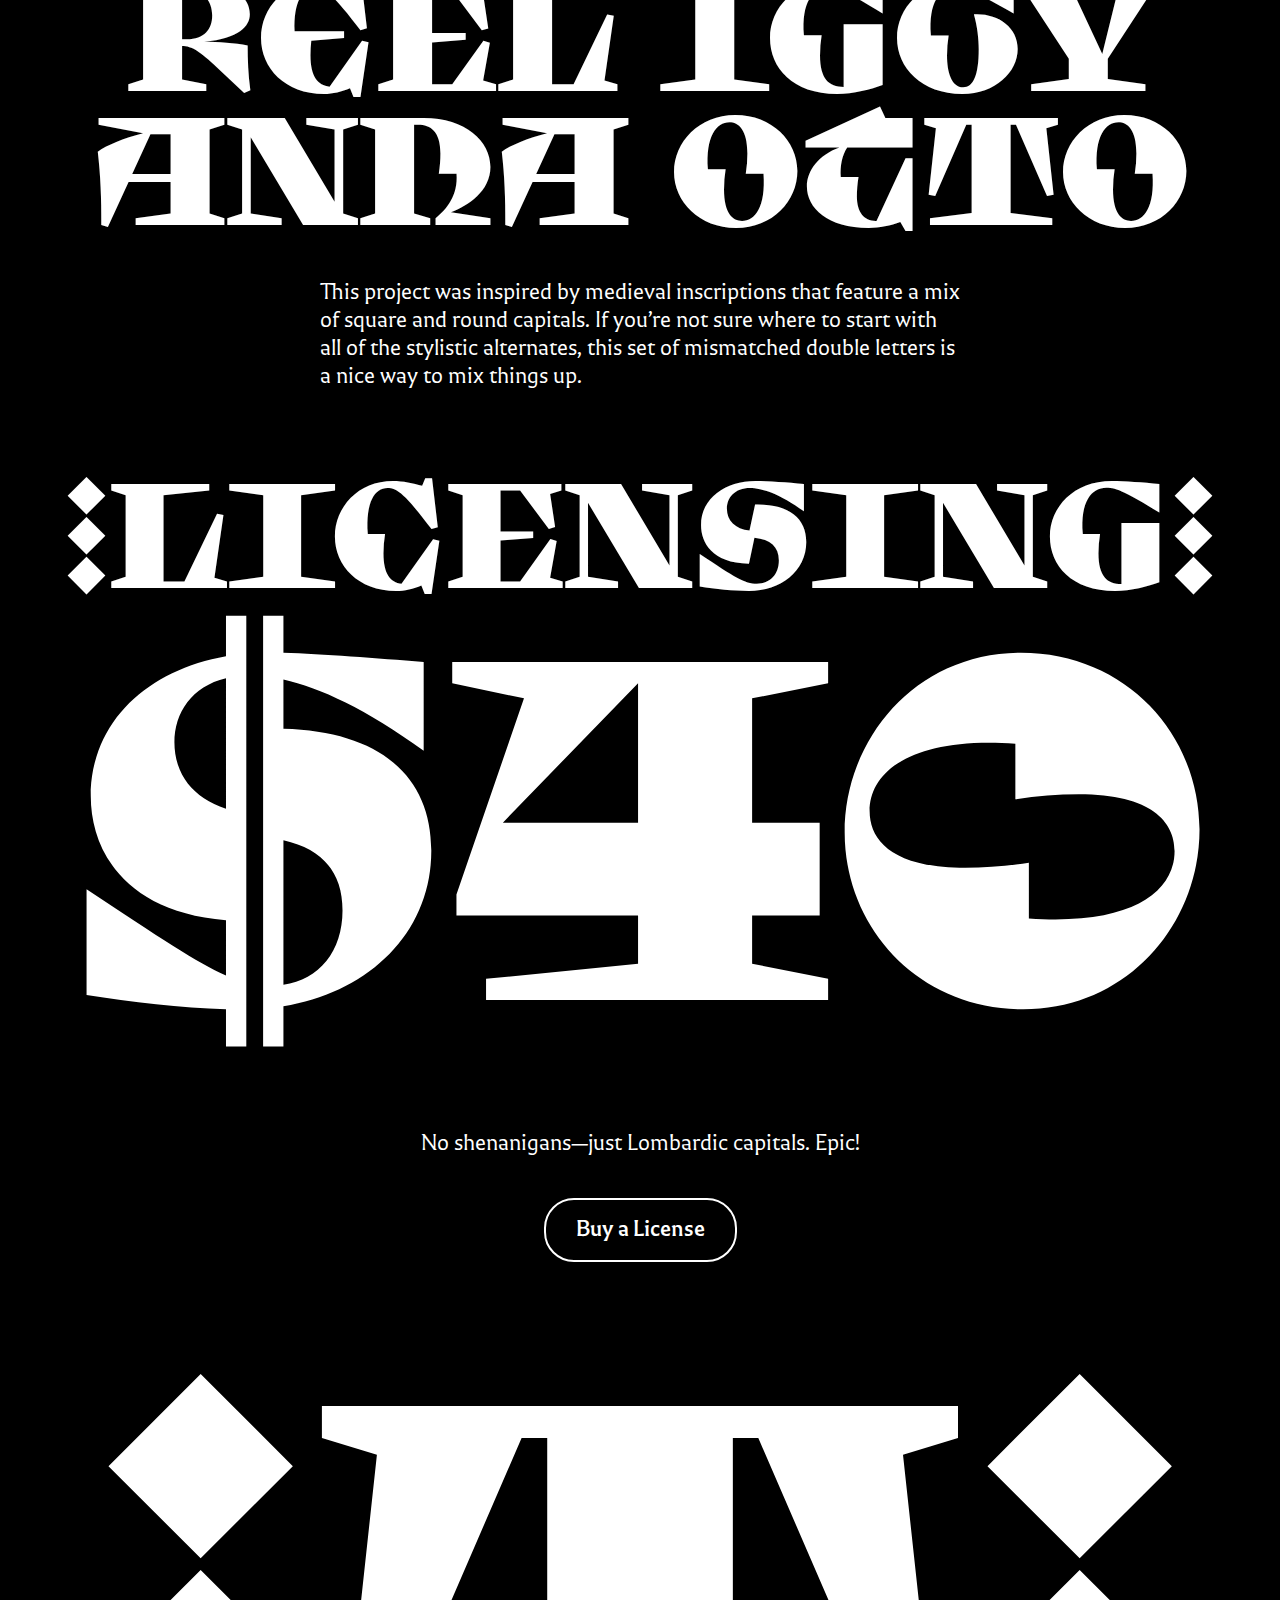
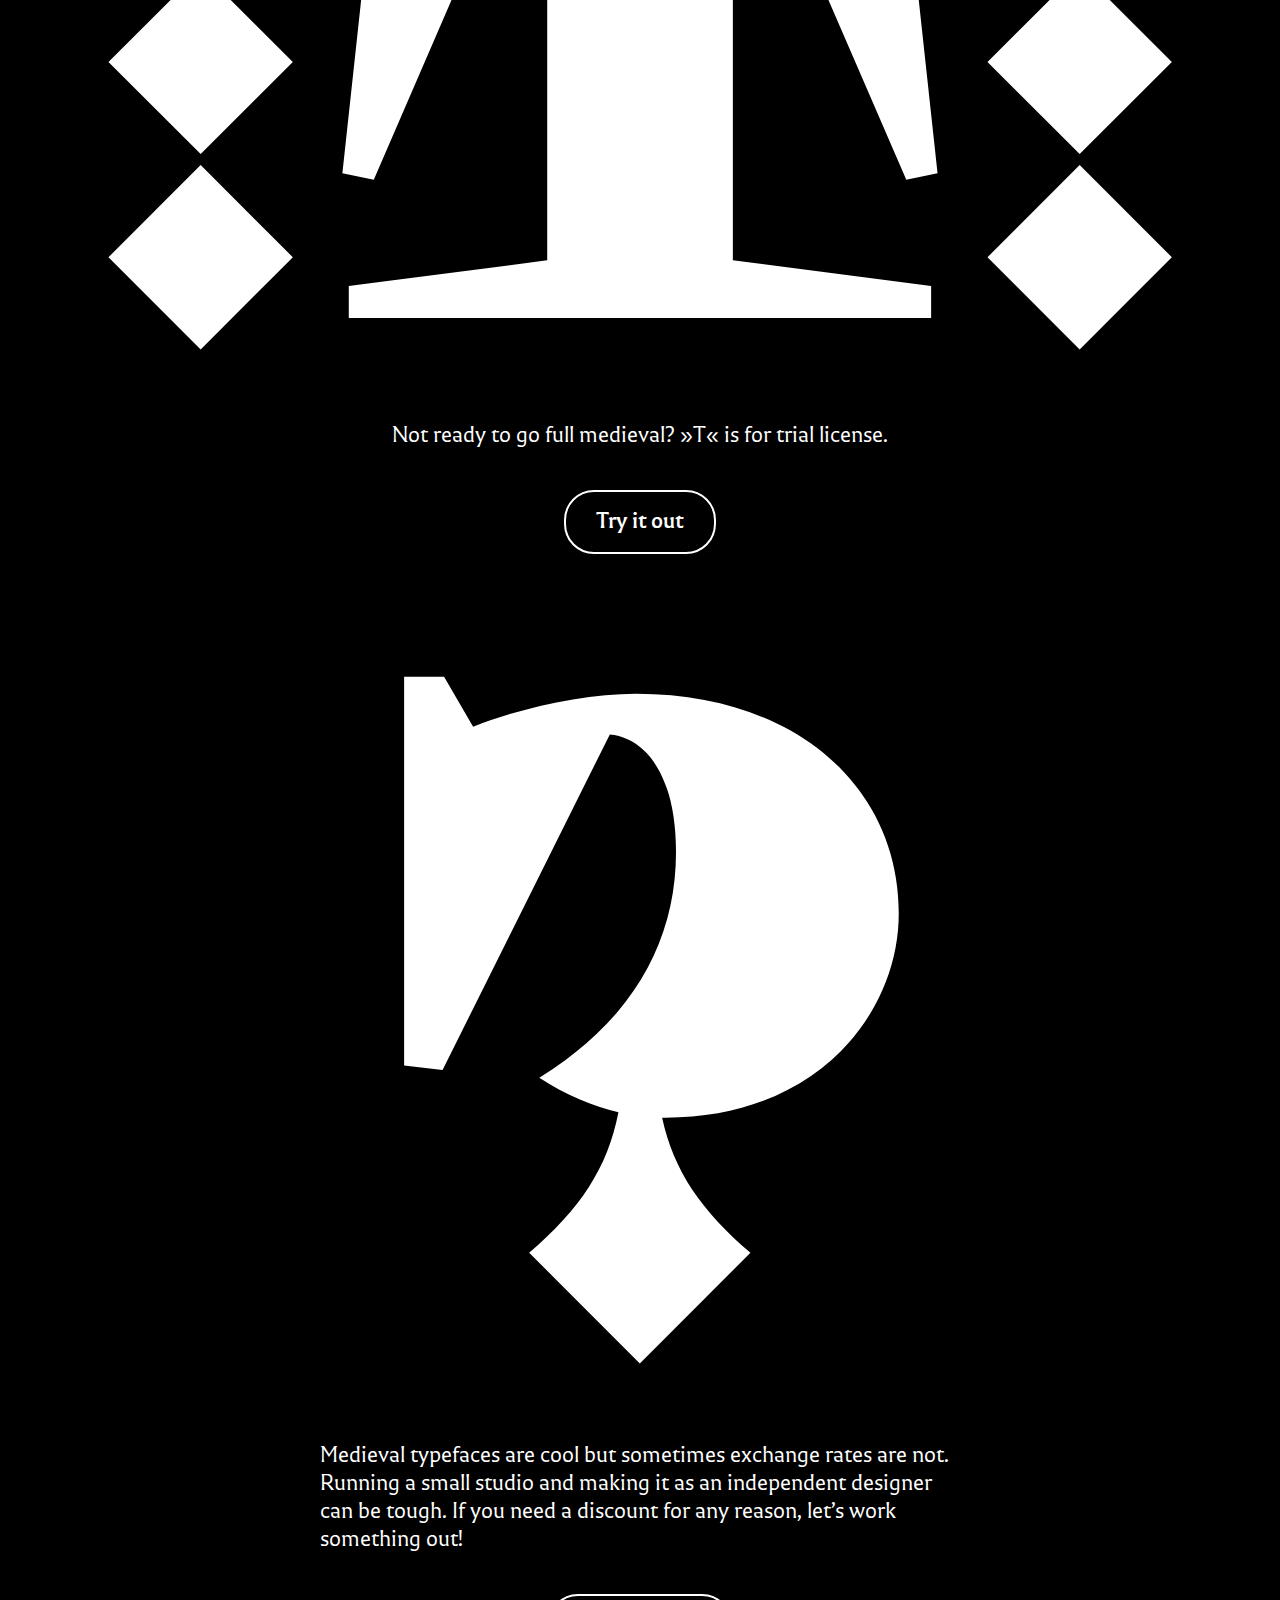
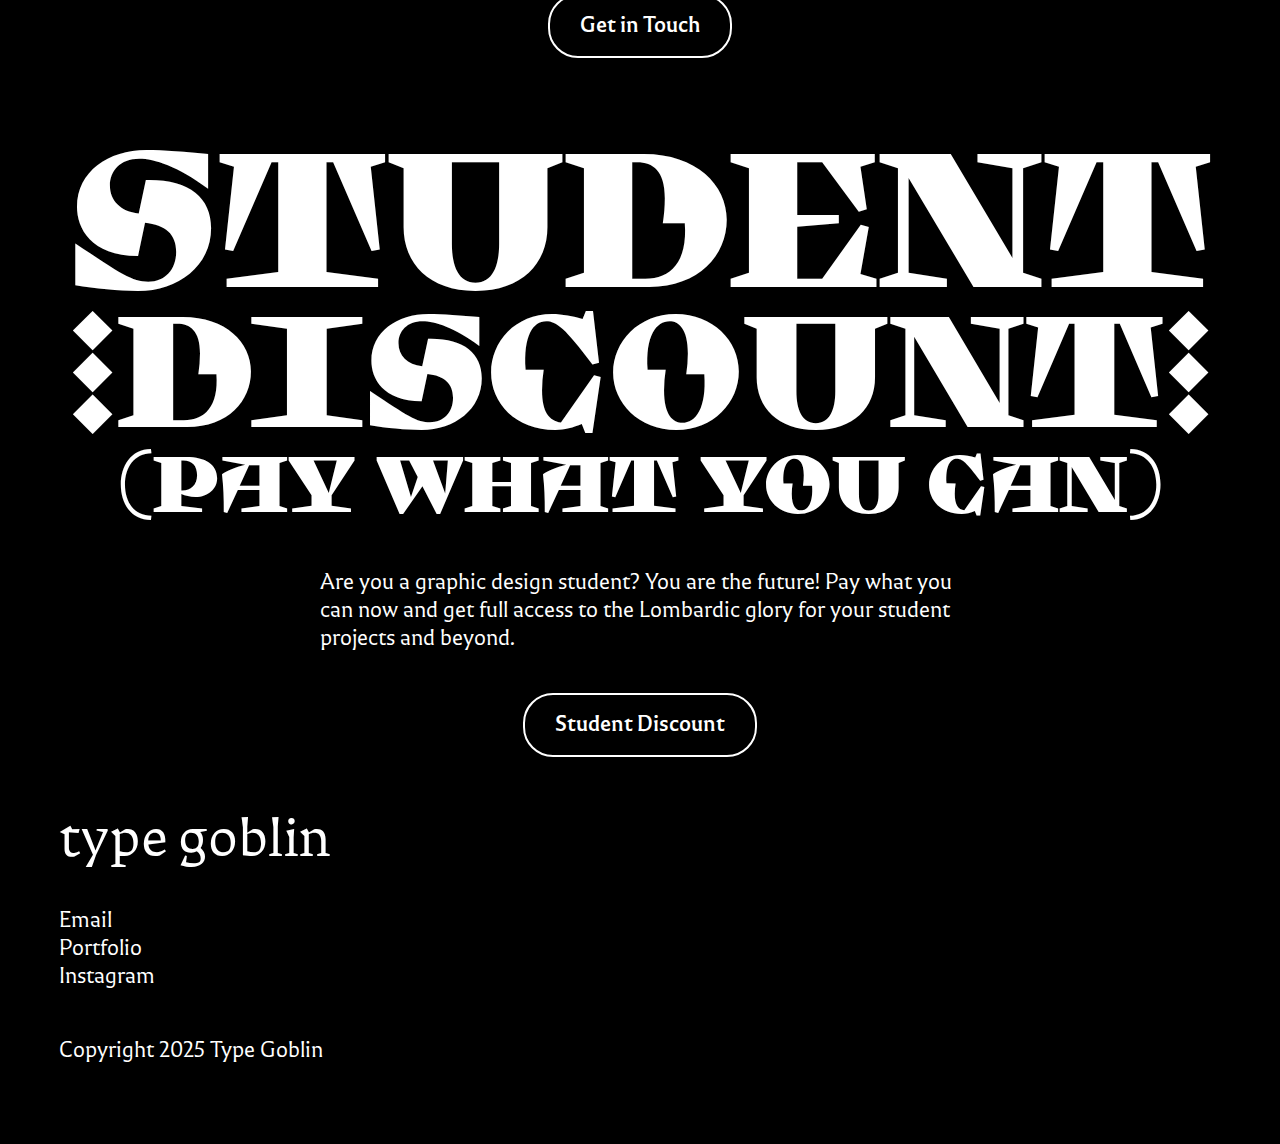
==== commit ff246167: "20250404-favicon" ====
--- a/index.html
+++ b/index.html
@@ -11,14 +11,8 @@
     <!--css-->
 <link href="style.css" rel="stylesheet" type="text/css">
     <!--favicon-->
-<link href="img/favicon-light.jpg" rel="icon" media="(prefers-color-scheme: light)">
-<link href="img/favicon-dark.jpg" rel="icon" media="(prefers-color-scheme: dark)">
-<link href="img/favicon-light.svg" rel="icon" media="(prefers-color-scheme: light)"  type="image/svg+xml">
-<link href="img/favicon-dark.svg" rel="icon" media="(prefers-color-scheme: dark)"  type="image/svg+xml">
-    <!--manif-->
-<link rel="manifest" href="manifest.json">
-    <!--animation-->
-<link href="animate.css" rel="stylesheet" type="text/css">
+<link rel="icon" href="/favicon.ico" sizes="32x32">
+<link rel="icon" href="/icon.svg" sizes="any" type="image/svg+xml">
 </head>
 
 
@@ -39,8 +33,9 @@
         </div>
         
         <div class="flex margin-bottom">
-            <p>
-                <span class="T_y">T</span>ype Goblin’s debut release: <span class="T_a">T</span>arisel Lombardic.
+            <h4>Tarisel Lombardic: unleash your inner typographic goblin.
+            </h4>
+            <p class="margin-bottom">
                 <br>
                 <br>
                 Conceived for massive display applications, the serrated counters and exaggerated proportions of these hybrid-Gothic capitals give new meaning to the term “broken letters.” A dizzying array of stylistic alternates can be used to highlight their Romanesque or their Gothic roots—or to create a cryptic melange of the two.
@@ -51,12 +46,12 @@
         
         <div class="doubles margin-bottom">
             <div>
-                <h2 class="">
+                <h2>
                 SAAR ODDS
                 </h2>
             </div>
             <div>
-                <h2 class="">
+                <h2>
                 REEL IGGY
                 </h2>
             </div>
@@ -72,7 +67,7 @@
             <h2 class="licensing">•LICENSING•</h2>
             <h2 class="price  margin-bottom">&#36;40</h2>
         <p><br>No shenanigans—just Lombardic capitals. Epic!</p>
-            <a href="#">
+            <a href="https://typegoblin.gumroad.com/l/tarisel-lombardic/" target="_blank">
                 <button class="button">
                 Buy a License
                 </button>
@@ -80,9 +75,9 @@
         </div>
         
         <div class="flex margin-bottom">
-                <h2 class="trial margin-bottom">T</h2>
-            <p>Not ready to go full medieval? ‘T’ is for trial license.</p>
-            <a href="#">
+                <h2 class="trial margin-bottom">•T•</h2>
+            <p>Not ready to go full medieval? »T« is for trial license.</p>
+            <a href="https://typegoblin.gumroad.com/l/tarisel-lombardic-trial/" target="_blank">
                 <button class="button">
                     <span class="T_a">T</span>ry it out
                 </button>
@@ -92,7 +87,7 @@
         <div class="flex margin-bottom">
                 <h2 class="question margin-bottom">&#63;</h2>
             <p>Medieval typefaces are cool but sometimes exchange rates are not. Running a small studio  and making it as an independent designer can be tough. If you need a discount for any reason, let’s work something out!</p>
-            <a href="href="mailto:hello@typegoblin.com>
+            <a href="mailto:martin.brendecke@gmail.com">
                 <button class="button">
                     Get in <span class="T_a">T</span>ouch
                 </button>
@@ -104,9 +99,9 @@
                 <h2 class="student2">•DISCOUNT•</h2>
                 <h2 class="student3 margin-bottom">&#40;PAY WHAT YOU CAN&#41;</h2>
             <p>Are you a graphic design student? <span class="Y_o">Y</span>ou are the future! Pay what you can now and get full access to the Lombardic glory for your student projects and beyond.</p>
-            <a href="#">
+            <a href="https://typegoblin.gumroad.com/l/tarisel-lombardic-student/"  target="_blank">
                 <button class="button">
-                    Buy a License
+                    Student Discount
                 </button>
             </a>
         </div>
@@ -116,14 +111,13 @@
 
     <footer class="footer">
         <h1>t<span class="y_p">y</span>pe goblin</h1>
-        <a href="#">License</a>
-        <a href="mailto:hello@typegoblin.com">Email</a>
-        <a href="https://www.martinbrendecke.com/">Portfolio</a>
-        <a href="https://www.instagram.com/martinbrendecke/">Instagram</a>
+<!--        <a href="#">License</a>-->
+        <a href="mailto:martin.brendecke@gmail.com">Email</a>
+        <a href="https://www.martinbrendecke.com/" target="_blank">Portfolio</a>
+        <a href="https://www.instagram.com/martinbrendecke/" target="_blank">Instagram</a>
         <br>
         <br>
-        <p>Copyright 2025 <span class="T_y">T</span>ype Goblin</p>
-        <a>Impressum</a>
+        <p>Copyright 2025 <span class="T_y">T</span>ype Goblin<!-- • <a href="#">Impressum</a>--></p>
     </footer>
 
 
--- a/style.css
+++ b/style.css
@@ -14,10 +14,6 @@
     color: #fff;
 }
 
-html, body {
-    user-select: none;
-}
-
 .white {
     fill: #fff;
 }
@@ -50,7 +46,8 @@
 
 @font-face {
     font-family: 'tariselLombardicBlack';
-    src: url('/fonts/TariselLombardic-Black.otf.woff2') format('woff2');
+    src: url('/fonts/TariselLombardic-Black_otf.woff2') format('woff2');
+/*    font-weight: normal;*/
     font-weight: 100;
     font-style: normal;
 }
@@ -107,6 +104,17 @@
     text-align: justify;
     text-justify: auto;
     text-align-last: center;
+}
+
+h4 {
+	font-family: tariselHybridReg, serif;
+    font-size: 34px;
+    line-height: 40px;
+    font-weight: 100;
+    text-align: center;
+    margin: 0 0 0 0;
+    max-width: 640px;
+
 }
 
 p {
@@ -400,20 +408,20 @@
 /*      trial     */
 
 .trial {
-    font-size: 60vw;
+    font-size: 50vw;
     animation: trial 2s linear infinite;
 }
 
 @keyframes trial {
-    from {font-feature-settings: "ss04";}
-    to {font-feature-settings: "ss01";}
+    from {font-feature-settings: normal;}
+    to {font-feature-settings: "ss12";}
 }
 
 
 /*      question disco     */
 
 .question {
-    font-size: 60vw;
+    font-size: 92vw;
     font-feature-settings: normal;
     animation: question 2s linear infinite;
 }
@@ -422,6 +430,14 @@
     from {font-feature-settings: normal;}
     to {font-feature-settings: "ss12";}
 }
+
+@media (min-width: 500px){
+    .question {
+        font-size: 60vw;
+    }
+}
+
+
 
 
 /*      student disco     */
@@ -491,10 +507,7 @@
     letter-spacing: -1.6px;
 }
 
-.y_p {
-    letter-spacing: -px;
-}
-
-
-
-
+
+
+
+
